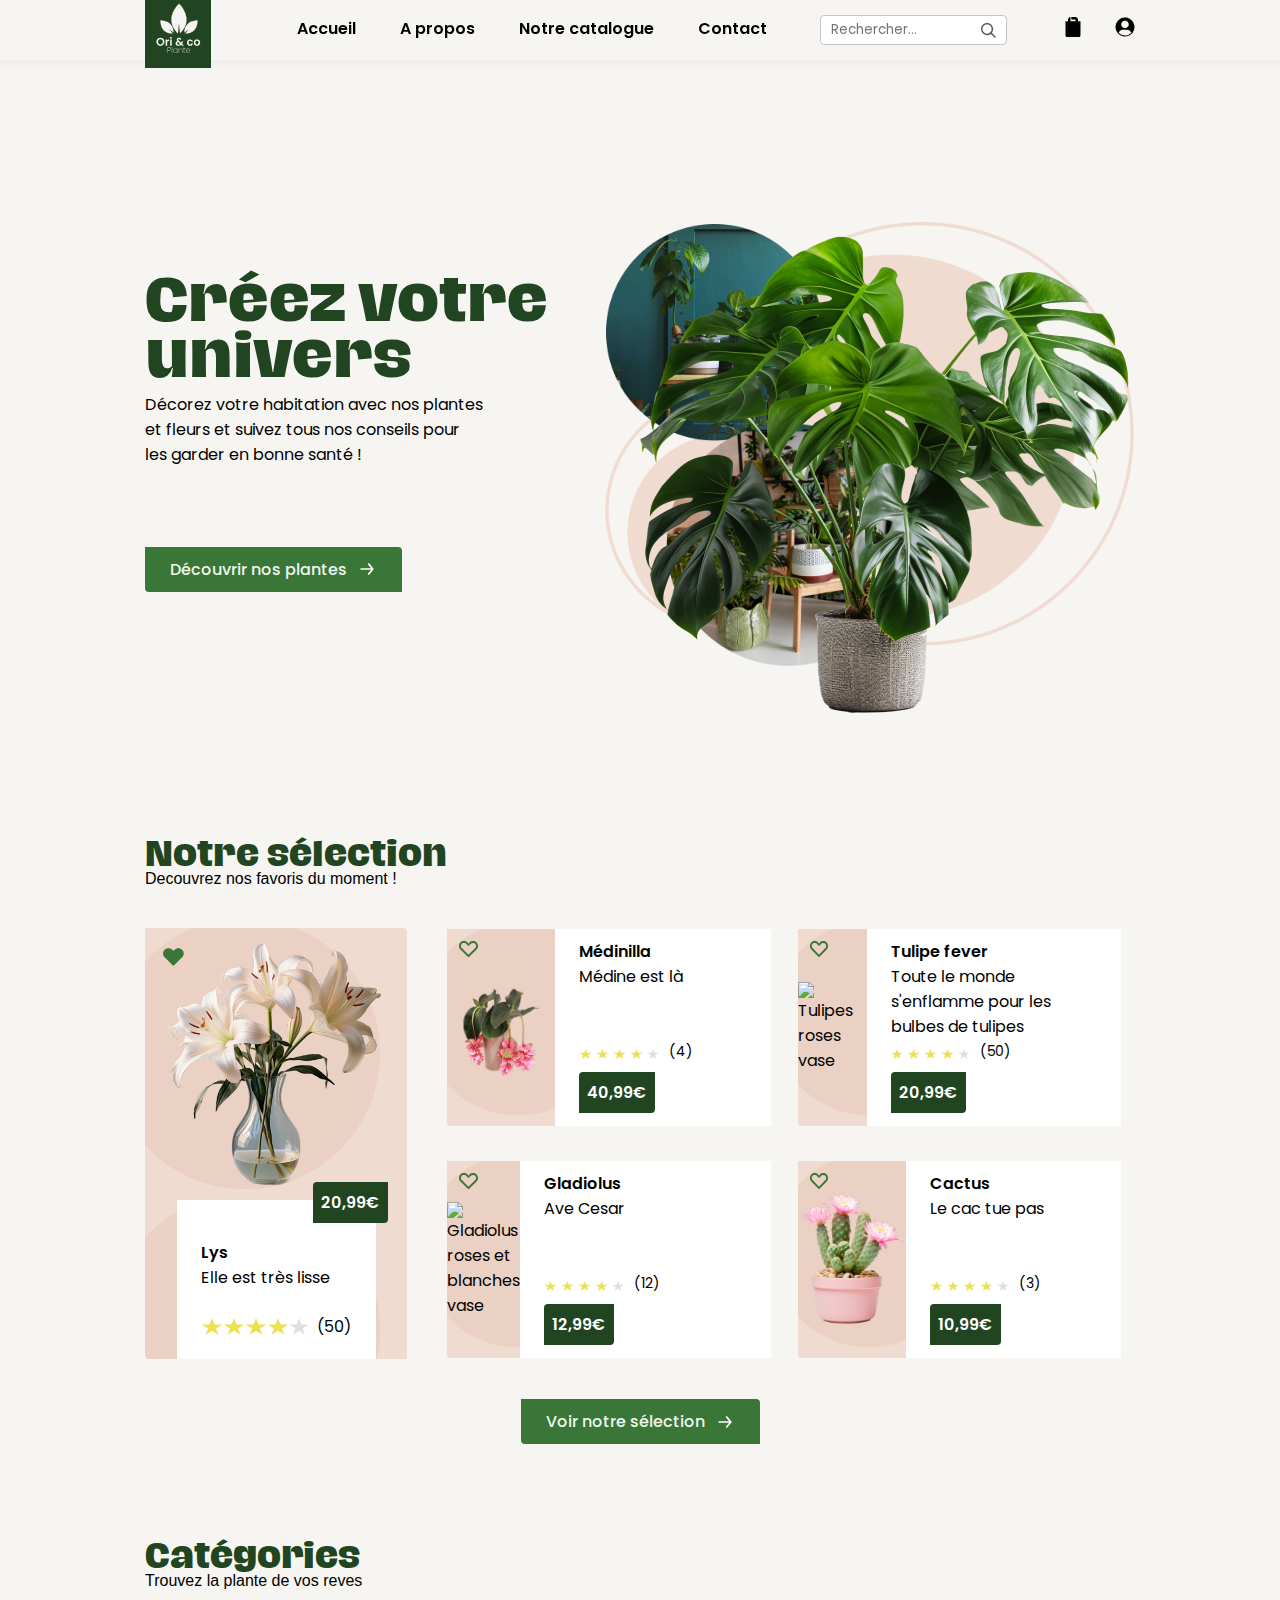
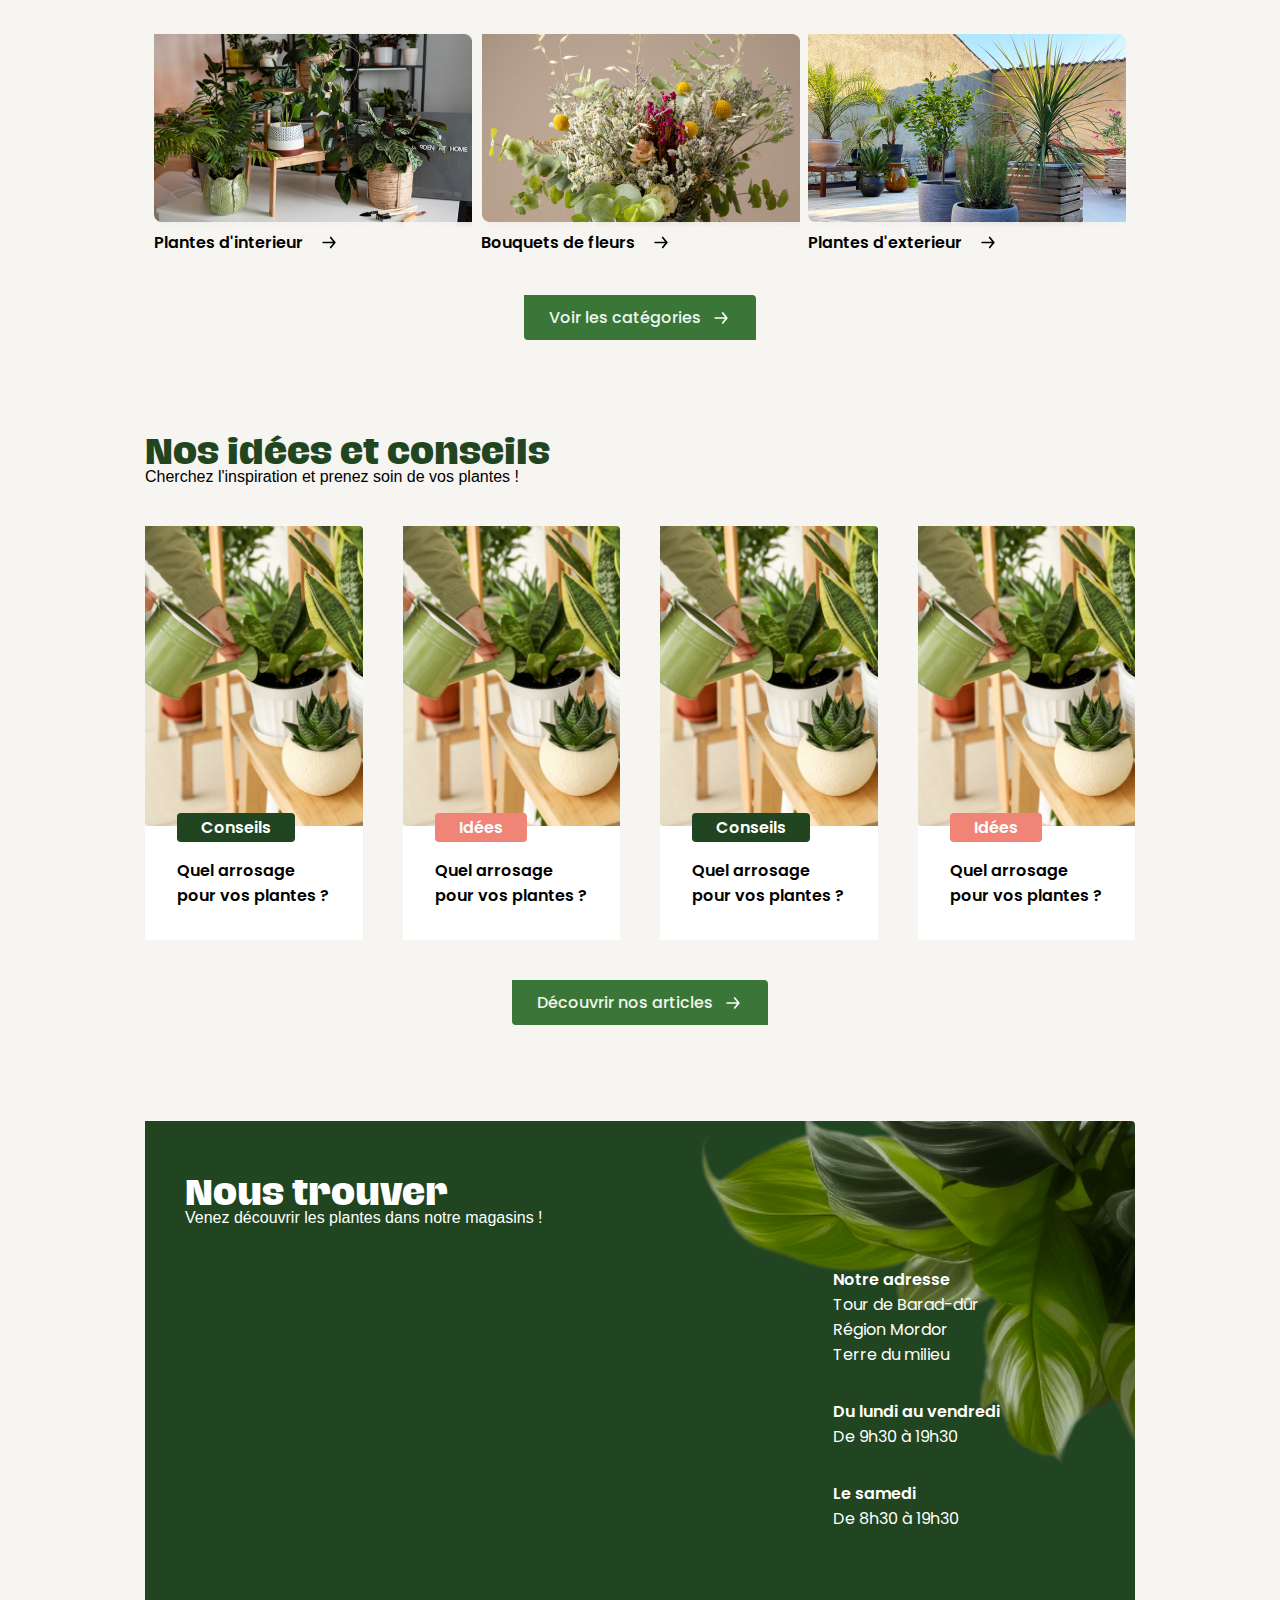
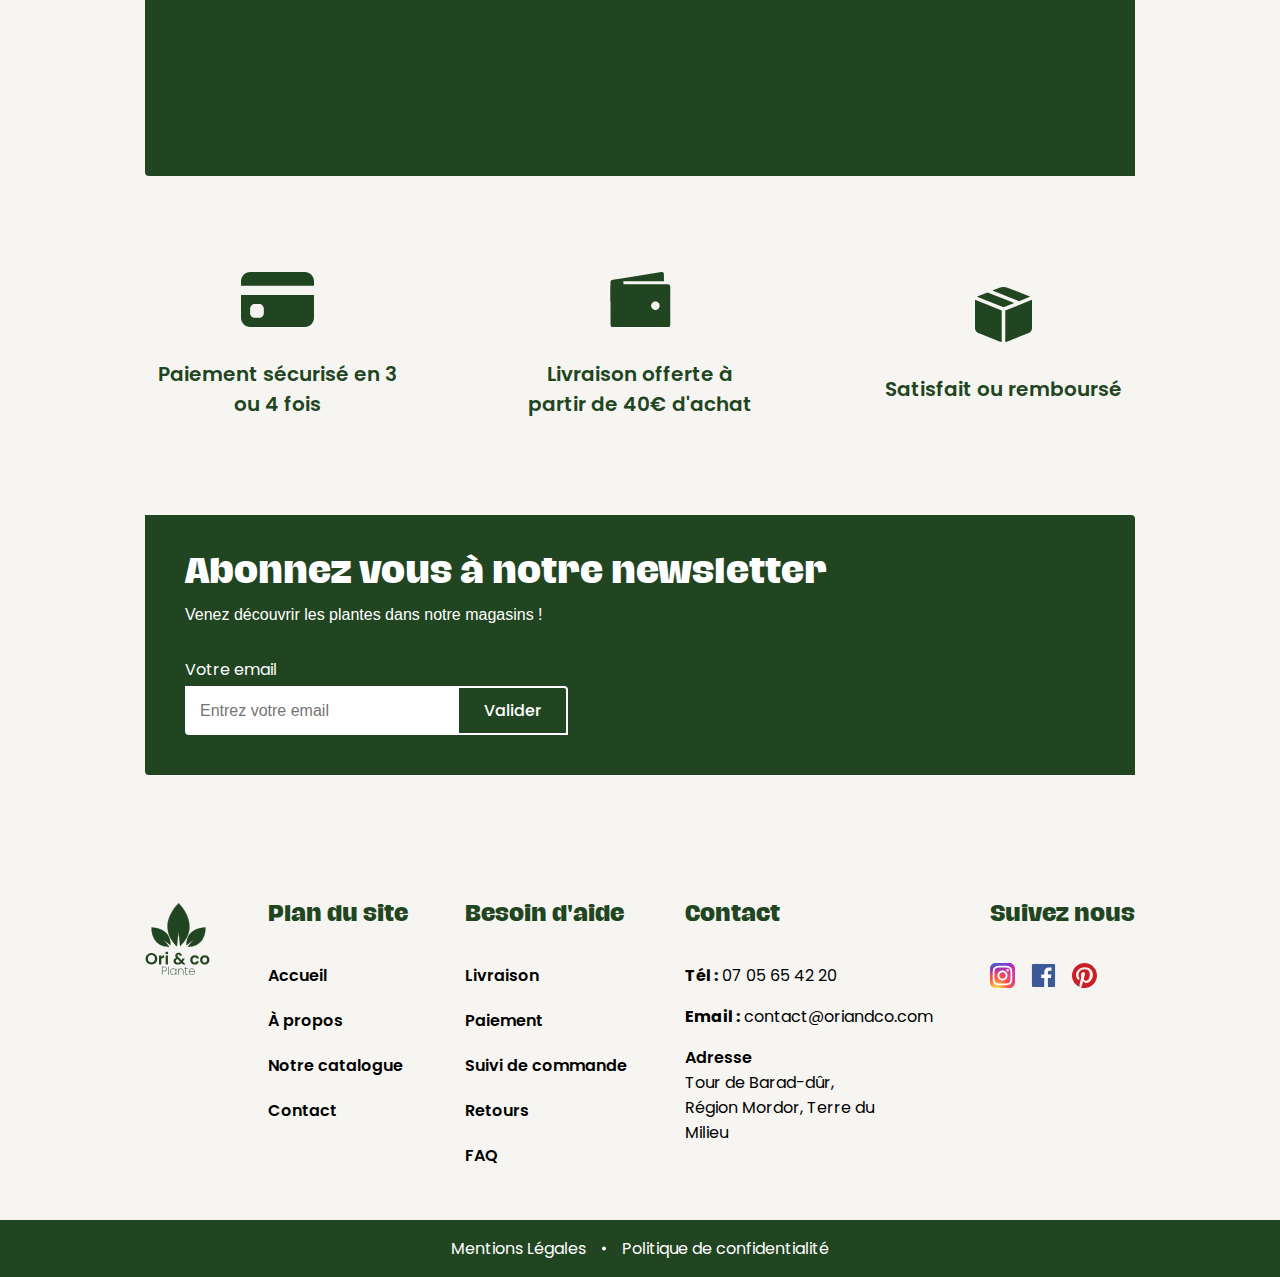
==== index.html @ e8cf4533 "Add files via upload" ====
<!DOCTYPE html>
<html lang="en">
  <head>
    <meta charset="UTF-8" />
    <meta name="viewport" content="width=device-width, initial-scale=1.0" />
    <link rel="stylesheet" href="./theme/style.css" />
    <link rel="icon" href="img/logo/ori-and-co-logo-white.svg" />
    <title>Ori anc co</title>
  </head>
  <body>
    <!---------------------- NAVBAR ---------------------->
    <nav class="header">
      <div class="header-content">
        <div class="header-left">
          <a href="#"
            ><img class="header-logo" src="img/logo/ori-and-co-logo-white.svg" alt=""
          /></a>
          <div class="header-links">
            <a href="index.html" class="header-link">Accueil</a>
            <a href="#" class="header-link">A propos</a>
            <a href="search.html" class="header-link">Notre catalogue</a>
            <a href="#" class="header-link">Contact</a>
          </div>
        </div>

        <div class="header-right">
          <div class="header-searchbar">
            <input type="text" id="searchbar" placeholder="Rechercher..." />
            <img class="searchbar-icon" src="img/icons/icon-search.svg" />
          </div>
          <div class="header-icon">
            <a href="cart.html"><img class="bag" src="img/icons/icon-bag-2.svg" alt="" /></a>
            <a href="#" class="user-link"
              ><img class="user" src="img/icons/icon-user.svg" alt=""
            /></a>

            <div class="hamburger-menu">
              <input id="menu_toggle" type="checkbox" />
              <label class="menu_btn" for="menu_toggle">
                <span></span>
              </label>

              <ul class="menu_box">
                <li><a class="menu_item" href="index.html">Accueil</a></li>
                <li><a class="menu_item" href="#">À propos</a></li>
                <li><a class="menu_item" href="#">Notre catalogue</a></li>
                <li><a class="menu_item" href="#">Contact</a></li>
              </ul>
            </div>
          </div>
        </div>
      </div>
    </nav>

    <!---------------------- HERO ---------------------->
    <section id="hero">
      <div class="hero-content">
        <h1 class="hero-content_title">Créez votre univers</h1>
        <p class="hero-content_text">
          Décorez votre habitation avec nos plantes et fleurs et suivez tous nos conseils pour les
          garder en bonne santé !
        </p>
        <a href="search.html" class="hero-content_button btn">
          Découvrir nos plantes<img
            src="img/icons/icon-arrow-right.svg"
            alt="icone flèche vers la droite"
        /></a>
      </div>
      <div class="hero-image">
        <img src="img/plants/monstera.png" alt="monstera en pot" class="hero-image_principal" />
        <img src="img/hero-image-2.png" alt="intérieur rempli de plantes" class="hero-image_top" />
        <img
          src="img/hero-image-3.png"
          alt="intérieur rempli de plantes"
          class="hero-image_bottom"
        />
        <img
          src="img/graphics/hero-ellipse.png"
          alt="cercles roses pâles"
          class="hero-image_background"
        />
      </div>
    </section>

    <!---------------------- SELECTION ---------------------->
    <section class="selection">
      <h2 class="selection_title">Notre sélection</h2>
      <p class="selection_subtitle subtitle">Decouvrez nos favoris du moment !</p>

      <div class="selection-container">
        <div class="selection-content">
          <div class="selection-bigcard">
            <img
              src="img/icons/icon-heart.svg"
              alt="icone coeur plein"
              class="selection-bigcard_icon"
            />
            <img src="img/plants/lys.png" alt="lys blanches vase" class="selection-bigcard_img" />
            <div class="selection-infos">
              <p class="selection-infos_title">Lys</p>
              <p class="selection-infos_text">Elle est très lisse</p>
              <div class="selection-infos_note">
                <div class="note-icon">
                  <img src="img/icons/icon-star-fill.svg" alt="étoile jaune" class="star" />
                  <img src="img/icons/icon-star-fill.svg" alt="étoile jaune" class="star" />
                  <img src="img/icons/icon-star-fill.svg" alt="étoile jaune" class="star" />
                  <img src="img/icons/icon-star-fill.svg" alt="étoile jaune" class="star" />
                  <img src="img/icons/icon-star-empty.svg" alt="étoile grise" class="star" />
                </div>
                <p class="note-text">(50)</p>
              </div>
              <p class="selection-infos_price">20,99€</p>
            </div>
          </div>

          <div id="selection-right"></div>
        </div>
      </div>
      <a href="search.html" class="selection_button btn primary">
        Voir notre sélection<img
          src="img/icons/icon-arrow-right.svg"
          alt="icone flèche vers la droite"
      /></a>
    </section>

    <!---------------------- CATEGORY ---------------------->
    <section id="category">
      <h2 class="category-title">Catégories</h2>
      <p class="category-subtitle subtitle">Trouvez la plante de vos reves</p>

      <div class="category-content">
        <div class="category-content_plant">
          <a href="#">
            <img class="plant-photo" src="img/category-1.png" alt="intérieur rempli de plantes" />
            <div class="plant-text">
              <p class="cat-text">Plantes d'interieur</p>
              <img
                class="arrow-icon"
                src="img/icons/icon-arrow-right-black.svg"
                alt="icone flèche vers la droite"
              />
            </div>
          </a>
        </div>
        <div class="category-content_plant">
          <a href="#">
            <img class="plant-photo" src="img/category-2.png" alt="bouquet de fleurs" />
            <div class="plant-text">
              <p class="cat-text">Bouquets de fleurs</p>
              <img
                class="arrow-icon"
                src="img/icons/icon-arrow-right-black.svg"
                alt="icone flèche vers la droite"
              />
            </div>
          </a>
        </div>

        <div class="category-content_plant">
          <a href="#">
            <img class="plant-photo" src="img/category-3.png" alt="extérieur rempli de plantes" />
            <div class="plant-text">
              <p class="cat-text">Plantes d'exterieur</p>
              <img
                class="arrow-icon"
                src="img/icons/icon-arrow-right-black.svg"
                alt="icone flèche vers la droite"
              />
            </div>
          </a>
        </div>
      </div>

      <a href="search.html" class="category_button btn primary">
        Voir les catégories<img
          src="img/icons/icon-arrow-right.svg"
          alt="icone flèche vers la droite"
      /></a>
    </section>

    <!---------------------- ADVICES ---------------------->

    <div class="advices">
      <h2 class="advices_title">Nos idées et conseils</h2>
      <p class="advices_subtitle subtitle">
        Cherchez l'inspiration et prenez soin de vos plantes !
      </p>
      <div class="advices-cards">
        <div class="advices-cards_content">
          <img class="content-photo" src="img/advices-photo.png" alt="" />
          <p class="content-text">Quel arrosage pour vos plantes ?</p>
          <p class="content-category advices-tag">Conseils</p>
        </div>
        <div class="advices-cards_content">
          <img class="content-photo" src="img/advices-photo.png" alt="" />
          <p class="content-text">Quel arrosage pour vos plantes ?</p>
          <p class="content-category ideas-tag">Idées</p>
        </div>
        <div class="advices-cards_content">
          <img class="content-photo" src="img/advices-photo.png" alt="" />
          <p class="content-text">Quel arrosage pour vos plantes ?</p>
          <p class="content-category advices-tag">Conseils</p>
        </div>
        <div class="advices-cards_content">
          <img class="content-photo" src="img/advices-photo.png" alt="" />
          <p class="content-text">Quel arrosage pour vos plantes ?</p>
          <p class="content-category ideas-tag">Idées</p>
        </div>
      </div>
      <a href="search.html" class="advices_button btn primary">
        Découvrir nos articles<img
          src="img/icons/icon-arrow-right.svg"
          alt="icone flèche vers la droite"
      /></a>
    </div>

    <!---------------------- CONTACT ---------------------->
    <section id="contact">
      <h2 class="contact-title">Nous trouver</h2>
      <p class="contact-subtitle subtitle">Venez découvrir les plantes dans notre magasins !</p>
      <div class="contact-content">
        <iframe
          src="https://www.google.com/maps/embed?pb=!1m18!1m12!1m3!1d3639.7820323425444!2d58.437025076573974!3d40.25249997146648!2m3!1f0!2f0!3f0!3m2!1i1024!2i768!4f13.1!3m3!1m2!1s0x3f62b30826f44305%3A0x80995b5be672393f!2sDarvaza%20Gas%20Crater%20-%20%22Door%20to%20Hell%22!5e1!3m2!1sfr!2sfr!4v1701016843325!5m2!1sfr!2sfr"
          width="600"
          height="400"
          style="border: 0"
          allowfullscreen=""
          loading="lazy"
          referrerpolicy="no-referrer-when-downgrade"
        ></iframe>
        <div class="contact-content_informations">
          <div class="informations-group">
            <p class="informations-group_title">Notre adresse</p>
            <p class="informations-group_text">Tour de Barad-dûr</p>
            <p class="informations-group_text">Région Mordor</p>
            <p class="informations-group_text">Terre du milieu</p>
          </div>
          <div class="informations-group">
            <p class="informations-group_title">Du lundi au vendredi</p>
            <p class="informations-group_text">De 9h30 à 19h30</p>
          </div>
          <div class="informations-group">
            <p class="informations-group_title">Le samedi</p>
            <p class="informations-group_text">De 8h30 à 19h30</p>
          </div>
        </div>
      </div>
    </section>
    <!---------------------- INFORMATIONS ---------------------->
    <section class="informations">
      <div class="informations-content">
        <div class="informations-content_group">
          <img
            class="group-icon"
            src="img/icons/icon-credit-card.svg"
            alt="icone carte de crédit"
          />
          <p class="group-text">Paiement sécurisé en 3 ou 4 fois</p>
        </div>
        <div class="informations-content_group">
          <img class="group-icon" src="img/icons/icon-wallet.svg" alt="icon porte feuille" />
          <p class="group-text">Livraison offerte à partir de 40€ d'achat</p>
        </div>
        <div class="informations-content_group">
          <img class="group-icon" src="img/icons/icon-box.svg" alt="icone carton" />
          <p class="group-text">Satisfait ou remboursé</p>
        </div>
      </div>
    </section>

    <!---------------------- NEWSLETTER ---------------------->
    <section class="newsletter">
      <div class="newsletter-container">
        <h2 class="newsletter-container_title white">Abonnez vous à notre newsletter</h2>
        <p class="newsletter-container_subtitle">
          Venez découvrir les plantes dans notre magasins !
        </p>
        <div class="newsletter-container_mail">
          <label>Votre email</label>
          <div class="input_group">
            <input type="email" placeholder="Entrez votre email" class="input" />
            <button class="newsletter-btn btn">Valider</button>
          </div>
        </div>
      </div>
    </section>

    <!---------------------- FOOTER ---------------------->

    <footer class="footer">
      <div class="footer-content">
        <img src="img/logo/ori-and-co-logo.svg" alt="Logo Ori and co" />
        <div class="footer-content_sitemap">
          <h3 class="sitemap-title">Plan du site</h3>
          <a href="#" class="sitemap-link">Accueil</a>
          <a href="#" class="sitemap-link">À propos</a>
          <a href="search.html" class="sitemap-link">Notre catalogue</a>
          <a href="#" class="sitemap-link">Contact</a>
        </div>
        <div class="footer-content_sitemap">
          <h3 class="sitemap-title">Besoin d'aide</h3>
          <a href="#" class="sitemap-link">Livraison</a>
          <a href="#" class="sitemap-link">Paiement</a>
          <a href="#" class="sitemap-link">Suivi de commande</a>
          <a href="#" class="sitemap-link">Retours</a>
          <a href="#" class="sitemap-link">FAQ</a>
        </div>
        <div class="footer-content_contact">
          <h3 class="contact-title">Contact</h3>
          <p class="contact-space"><b>Tél :</b> 07 05 65 42 20</p>
          <p class="contact-space"><b>Email :</b> contact@oriandco.com</p>
          <p class="contact-bold">Adresse</p>
          <p class="contact-address contact-space">
            Tour de Barad-dûr, Région Mordor, Terre du Milieu
          </p>
        </div>
        <div class="footer-content_socials">
          <h3 class="socials-title">Suivez nous</h3>
          <div class="socials-content">
            <a
              ><img
                src="img/icons/icon-instagram.svg"
                alt="Icone Instagram"
                class="socials-content_link"
            /></a>
            <a
              ><img
                src="img/icons/icon-facebook..svg"
                alt="Icone Facebook"
                class="socials-content_link"
            /></a>
            <a
              ><img
                src="img/icons/icon-pinterest.svg"
                alt="Icone Pinterest"
                class="socials-content_link"
            /></a>
          </div>
        </div>
      </div>
      <div class="footer-legals">
        <a href="#" class="footer-legals_link">Mentions Légales</a>
        <img src="img/icons/icon-dot.svg" class="footer-legals_dot" />
        <a href="#" class="footer-legals_link">Politique de confidentialité</a>
      </div>
    </footer>

    <script src="./js/home.js" type="text/javascript"></script>
  </body>
</html>
---- theme/style.css ----
@import url("https://fonts.googleapis.com/css2?family=Poppins:ital,wght@0,100;0,200;0,300;0,400;0,500;0,600;0,700;0,800;0,900;1,100;1,200;1,300;1,400;1,500;1,600;1,700;1,800;1,900&display=swap");
@import url("https://fonts.googleapis.com/css2?family=Homemade+Apple&family=Poppins:ital,wght@0,100;0,200;0,300;0,400;0,500;0,600;0,700;0,800;0,900;1,100;1,200;1,300;1,400;1,500;1,600;1,700;1,800;1,900&display=swap");
@font-face {
  font-family: Hagrid;
  src: url("../fonts/Hagrid-Text-Extrabold-trial.ttf") format("truetype");
}
.white {
  color: #fff;
}

body {
  background-color: hsl(36, 24%, 96%);
  width: 100%;
  height: 100%;
  padding: 0;
  margin: 0;
  font-size: 16px;
  font-family: "Poppins", sans-serif;
}

p,
ul,
li {
  margin: 0;
}

a {
  text-decoration: none;
  color: #000;
}

.image-top {
  display: flex;
  flex-direction: column;
}
.image-top img {
  width: 200px;
}

h1 {
  color: hsl(120, 35%, 20%);
  font-family: "Hagrid";
  margin: 0;
}
@media only screen and (max-width: 980px) {
  h1 {
    font-size: 32px;
  }
}

.h1-title {
  text-align: center;
  margin: 48px auto;
}

h2 {
  font-family: "Hagrid";
  font-size: 32px;
  color: hsl(120, 35%, 20%);
  margin: 0;
}
@media only screen and (max-width: 980px) {
  h2 {
    font-size: 20px;
  }
}

h3 {
  font-family: "Hagrid";
  font-size: 20px;
  color: hsl(120, 35%, 20%);
  margin: 0;
}
@media only screen and (max-width: 980px) {
  h3 {
    font-size: 16px;
  }
}

h4 {
  font-family: "Poppins", sans-serif;
  font-size: 18px;
  font-weight: 600;
  margin: 0;
}

.subtitle {
  font-family: "Homemade Apple", sans-serif;
  margin-bottom: 40px;
}

.btn {
  display: flex;
  justify-content: center;
  align-items: center;
  padding: 10px 25px;
  gap: 10px;
  border-radius: 0px 4px;
  border: none;
  font-family: "Poppins", sans-serif;
  font-size: 16px;
  font-weight: 500;
  cursor: pointer;
  transition: transform 1s;
}
.btn:hover {
  transform: scale(1.06);
}

.primary {
  color: hsl(120, 36%, 95%);
  background-color: hsl(119, 36%, 34%);
}
.primary:hover {
  color: hsl(120, 36%, 95%);
  background-color: hsl(119, 36%, 20%);
}

.secondary {
  color: hsl(119, 36%, 30%);
  background-color: hsl(117, 37%, 90%);
}
.secondary:hover {
  color: hsl(119, 36%, 95%);
  background-color: hsl(119, 36%, 34%);
}

.ghost {
  color: hsl(119, 35%, 40%);
  background-color: hsl(117, 37%, 90%);
}
.ghost:hover {
  color: hsl(119, 36%, 30%);
  background-color: hsl(117, 37%, 90%);
}

.breadcrumb {
  max-width: 1280px;
  display: block;
  margin-left: auto;
  margin-right: auto;
  display: flex;
  gap: 10px;
  margin-top: 40px;
}
@media only screen and (max-width: 760px) {
  .breadcrumb {
    max-width: 300px;
  }
}
@media only screen and (min-width: 760px) and (max-width: 980px) {
  .breadcrumb {
    max-width: 660px;
  }
}
@media only screen and (min-width: 980px) and (max-width: 1440px) {
  .breadcrumb {
    max-width: 990px;
  }
}
.breadcrumb_current {
  font-weight: 600;
}
.breadcrumb_previous:after {
  display: block;
  content: "";
  border-bottom: solid 4px hsl(119, 36%, 34%);
  transform: scaleX(0);
  transition: transform 250ms ease-in-out;
  border-radius: 5rem;
}
.breadcrumb_previous:hover:after {
  transform: scaleX(1);
}
.breadcrumb_previous:hover {
  color: hsl(119, 36%, 34%);
}

.header {
  height: 60px;
  background-color: hsl(36, 24%, 96%);
  box-shadow: 0px 4px 6px 0px rgba(0, 0, 0, 0.04);
  position: sticky;
  top: 0;
  z-index: 5;
}
.header .header-content {
  max-width: 1280px;
  display: block;
  margin-left: auto;
  margin-right: auto;
  display: flex;
  justify-content: space-between;
  height: inherit;
}
@media only screen and (max-width: 760px) {
  .header .header-content {
    max-width: 300px;
  }
}
@media only screen and (min-width: 760px) and (max-width: 980px) {
  .header .header-content {
    max-width: 660px;
  }
}
@media only screen and (min-width: 980px) and (max-width: 1440px) {
  .header .header-content {
    max-width: 990px;
  }
}
.header .header-content .header-left {
  gap: 80px;
  display: flex;
  justify-content: center;
  align-items: center;
}
.header .header-content .header-left .header-logo {
  cursor: pointer;
  background-color: hsl(120, 35%, 20%);
  padding: 10px;
  display: flex;
  justify-content: center;
  align-items: center;
  z-index: 1;
  position: relative;
}
.header .header-content .header-left .header-links {
  display: flex;
  gap: 32px;
}
@media only screen and (max-width: 980px) {
  .header .header-content .header-left .header-links {
    display: none;
  }
}
.header .header-content .header-left .header-links .header-link {
  text-decoration: none;
  color: black;
  font-weight: 600;
  width: -moz-max-content;
  width: max-content;
  transition: transform 1.4s;
  padding: 6px;
}
.header .header-content .header-left .header-links .header-link:after {
  display: block;
  content: "";
  border-bottom: solid 4px hsl(119, 36%, 34%);
  transform: scaleX(0);
  transition: transform 250ms ease-in-out;
  border-radius: 5rem;
}
.header .header-content .header-left .header-links .header-link:hover:after {
  transform: scaleX(1);
}
.header .header-content .header-left .header-links .header-link:hover {
  color: hsl(119, 36%, 34%);
}
.header .header-content .header-right {
  gap: 56px;
  display: flex;
  justify-content: center;
  align-items: center;
}
.header .header-content .header-right .header-searchbar {
  position: relative;
}
.header .header-content .header-right .header-searchbar #searchbar {
  display: flex;
  align-items: center;
  width: 160px;
  padding: 4px 15px 4px 10px;
  border-radius: 4px;
  border: 1px solid rgb(197, 197, 197);
  position: relative;
  font-family: "Poppins", sans-serif;
}
.header .header-content .header-right .header-searchbar .searchbar-icon {
  position: absolute;
  top: 8px;
  right: 11px;
  height: 15px;
}
@media only screen and (max-width: 980px) {
  .header .header-content .header-right .header-searchbar {
    display: none;
  }
}
.header .header-content .header-right .header-icon {
  display: flex;
  justify-content: center;
  align-items: center;
  gap: 32px;
}
.header .header-content .header-right .header-icon .bag,
.header .header-content .header-right .header-icon .user {
  text-decoration: none;
  color: black;
  font-weight: 600;
  transition: transform 1.4s;
  height: 20px;
  cursor: pointer;
}
.header .header-content .header-right .header-icon .bag:hover,
.header .header-content .header-right .header-icon .user:hover {
  transform: scale(1.2);
}
@media only screen and (max-width: 980px) {
  .header .header-content .header-right .header-icon .user {
    display: none;
  }
}
.header .header-content .header-right .header-icon .hamburger-menu {
  position: relative;
  display: none;
}
@media only screen and (max-width: 980px) {
  .header .header-content .header-right .header-icon .hamburger-menu {
    display: block;
  }
}

/* Burger */
.menu_box {
  display: block;
  position: fixed;
  visibility: hidden;
  top: 60px;
  right: 31px;
  list-style: none;
  width: 100%;
  background-color: hsl(36, 24%, 96%);
  padding-top: 46px;
  padding-bottom: 100px;
}

.menu_item {
  display: block;
  padding: 12px 24px;
  font-weight: 600px;
  color: #000;
  text-decoration: none;
}

.menu_item:hover {
  background-color: #000;
}

#menu_toggle:checked ~ .menu_box {
  visibility: visible;
}

.menu_btn {
  display: flex;
  align-items: center;
  position: fixed;
  top: 17px;
  right: 116px;
  width: 26px;
  height: 26px;
  cursor: pointer;
  z-index: 1;
  transition: transform(1.4s);
}
.menu_btn > span, .menu_btn > span::before, .menu_btn > span::after {
  display: block;
  position: absolute;
  width: 100%;
  height: 2px;
  background-color: #000;
  transition-duration: 1.4s;
}
.menu_btn > span::before {
  content: "";
  top: -8px;
}
.menu_btn > span::after {
  content: "";
  top: 8px;
}

#menu_toggle {
  opacity: 0;
  height: 20px;
  width: 28px;
}

.footer {
  height: 340px;
  width: 100%;
}
.footer .footer-content {
  max-width: 1280px;
  display: block;
  margin-left: auto;
  margin-right: auto;
  display: flex;
  align-items: flex-start;
  justify-content: space-between;
  padding: 32px 0;
}
@media only screen and (max-width: 760px) {
  .footer .footer-content {
    max-width: 300px;
  }
}
@media only screen and (min-width: 760px) and (max-width: 980px) {
  .footer .footer-content {
    max-width: 660px;
  }
}
@media only screen and (min-width: 980px) and (max-width: 1440px) {
  .footer .footer-content {
    max-width: 990px;
  }
}
@media only screen and (max-width: 980px) {
  .footer .footer-content {
    flex-wrap: wrap;
    gap: 60px;
    justify-content: flex-start;
  }
}
@media only screen and (max-width: 760px) {
  .footer .footer-content {
    flex-direction: column;
    gap: 48px;
    justify-content: flex-start;
  }
}
.footer .footer-content_sitemap {
  display: flex;
  flex-direction: column;
}
.footer .footer-content_sitemap .sitemap-title {
  margin-bottom: 40px;
}
.footer .footer-content_sitemap .sitemap-link {
  text-decoration: none;
  color: #000;
  font-weight: 600;
  margin-bottom: 16px;
  width: -moz-fit-content;
  width: fit-content;
}
.footer .footer-content_sitemap .sitemap-link:after {
  display: block;
  content: "";
  border-bottom: solid 4px hsl(119, 36%, 34%);
  transform: scaleX(0);
  transition: transform 250ms ease-in-out;
  border-radius: 5rem;
}
.footer .footer-content_sitemap .sitemap-link:hover:after {
  transform: scaleX(1);
}
.footer .footer-content_sitemap .sitemap-link:hover {
  color: hsl(119, 36%, 34%);
}
.footer .footer-content_contact .contact-space {
  margin-bottom: 16px;
}
.footer .footer-content_contact .contact-title {
  margin-bottom: 40px;
}
.footer .footer-content_contact .contact-address {
  max-width: 200px;
}
.footer .footer-content_contact .contact-bold {
  font-weight: 600;
}
.footer .footer-content_socials .socials-title {
  margin-bottom: 40px;
}
.footer .footer-content_socials .socials-content {
  display: flex;
  gap: 16px;
}
.footer .footer-legals {
  display: flex;
  justify-content: center;
  gap: 16px;
  padding: 16px 0;
  background-color: hsl(120, 35%, 20%);
}
@media only screen and (max-width: 980px) {
  .footer .footer-legals {
    align-items: flex-start;
    gap: 12px;
    padding: 8px 16px;
    background-color: hsl(120, 35%, 20%);
    display: flex;
    flex-direction: column;
  }
}
.footer .footer-legals_link {
  text-decoration: none;
  color: hsl(0, 0%, 100%);
}
@media only screen and (max-width: 980px) {
  .footer .footer-legals_dot {
    display: none;
  }
}

#hero {
  height: 622px;
  position: relative;
  margin-bottom: 96px;
  max-width: 1280px;
  display: block;
  margin-left: auto;
  margin-right: auto;
}
@media only screen and (max-width: 760px) {
  #hero {
    max-width: 300px;
  }
}
@media only screen and (min-width: 760px) and (max-width: 980px) {
  #hero {
    max-width: 660px;
  }
}
@media only screen and (min-width: 980px) and (max-width: 1440px) {
  #hero {
    max-width: 990px;
  }
}
@media only screen and (max-width: 760px) {
  #hero {
    display: flex;
    flex-direction: column;
    height: 726px;
  }
}
@media only screen and (min-width: 760px) and (max-width: 980px) {
  #hero {
    display: flex;
    height: 500px;
  }
}
@media only screen and (min-width: 1200px) {
  #hero {
    margin-top: 56px;
    margin-bottom: 100px;
  }
}
#hero .hero-content {
  width: -moz-max-content;
  width: max-content;
  height: 631px;
  justify-content: center;
  align-items: flex-start;
  margin: 0;
  display: flex;
  flex-direction: column;
}
@media only screen and (max-width: 980px) {
  #hero .hero-content {
    height: auto;
    max-width: 300px;
  }
}
@media only screen and (max-width: 760px) {
  #hero .hero-content {
    margin-top: 332px;
  }
}
#hero .hero-content_title {
  font-size: 56px;
  font-family: "Hagrid";
  max-width: 480px;
  color: hsl(120, 35%, 20%);
}
@media only screen and (max-width: 980px) {
  #hero .hero-content_title {
    font-size: 40px;
  }
}
#hero .hero-content_text {
  max-width: 340px;
  margin-top: 8px;
}
#hero .hero-content_button {
  background-color: hsl(119, 36%, 34%);
  color: hsl(120, 36%, 95%);
  display: flex;
  margin-top: 80px;
}
#hero .hero-content_button:hover {
  background-color: hsl(119, 36%, 20%);
  color: hsl(120, 36%, 95%);
}
@media only screen and (max-width: 760px) {
  #hero .hero-content_button {
    margin-top: 32px;
  }
}
#hero .hero-image {
  height: 450px;
  position: absolute;
  top: -100px;
  right: -106px;
  transition: transform 1s;
}
@media only screen and (max-width: 980px) {
  #hero .hero-image {
    top: -48px;
    right: -111px;
  }
}
@media only screen and (max-width: 760px) {
  #hero .hero-image {
    top: -127px;
    right: -112px;
  }
}
@media only screen and (min-width: 980px) and (max-width: 1440px) {
  #hero .hero-image {
    top: -52px;
    right: -114px;
  }
}
#hero .hero-image:hover {
  transform: scale(1.02);
}
#hero .hero-image_principal {
  position: absolute;
  top: 169px;
  right: 115px;
  z-index: 4;
}
@media only screen and (max-width: 980px) {
  #hero .hero-image_principal {
    width: 274px;
  }
}
@media only screen and (max-width: 760px) {
  #hero .hero-image_principal {
    width: 251px;
  }
}
#hero .hero-image_top {
  position: absolute;
  top: 149px;
  right: 456px;
  z-index: 2;
  width: 280px;
}
@media only screen and (max-width: 980px) {
  #hero .hero-image_top {
    width: 154px;
    top: 148px;
    right: 297px;
  }
}
@media only screen and (max-width: 760px) {
  #hero .hero-image_top {
    width: 131px;
    top: 180px;
    right: 280px;
  }
}
@media only screen and (min-width: 980px) and (max-width: 1440px) {
  #hero .hero-image_top {
    top: 160px;
    right: 425px;
    width: 218px;
  }
}
#hero .hero-image_bottom {
  position: absolute;
  right: 389px;
  top: 427px;
  z-index: 3;
}
@media only screen and (max-width: 980px) {
  #hero .hero-image_bottom {
    width: 161px;
    right: 256px;
    top: 306px;
  }
}
@media only screen and (max-width: 760px) {
  #hero .hero-image_bottom {
    width: 132px;
    right: 256px;
    top: 306px;
  }
}
@media only screen and (min-width: 980px) and (max-width: 1440px) {
  #hero .hero-image_bottom {
    right: 339px;
    top: 359px;
    width: 244px;
  }
}
#hero .hero-image_background {
  position: absolute;
  z-index: 1;
  top: 158px;
  right: 115px;
}
@media only screen and (max-width: 980px) {
  #hero .hero-image_background {
    top: 164px;
    width: 332px;
  }
}
@media only screen and (max-width: 760px) {
  #hero .hero-image_background {
    top: 164px;
    width: 284px;
  }
}
@media only screen and (min-width: 980px) and (max-width: 1440px) {
  #hero .hero-image_background {
    width: 529px;
  }
}

.selection {
  display: block;
  margin-left: auto;
  margin-right: auto;
  margin-bottom: 96px;
  max-width: 1280px;
  display: block;
  margin-left: auto;
  margin-right: auto;
}
@media only screen and (max-width: 760px) {
  .selection {
    max-width: 300px;
  }
}
@media only screen and (min-width: 760px) and (max-width: 980px) {
  .selection {
    max-width: 660px;
  }
}
@media only screen and (min-width: 980px) and (max-width: 1440px) {
  .selection {
    max-width: 990px;
  }
}
.selection_button {
  background-color: hsl(119, 36%, 34%);
  color: hsl(120, 36%, 95%);
  display: flex;
  align-items: center;
  margin: 40px auto;
  width: -moz-max-content;
  width: max-content;
}
.selection_button:hover {
  background-color: hsl(119, 36%, 20%);
  color: hsl(120, 36%, 95%);
}
@media only screen and (min-width: 760px) and (max-width: 980px) {
  .selection_button {
    margin: 40px auto;
  }
}
.selection .selection-container {
  flex-wrap: wrap;
  display: flex;
  justify-content: center;
  align-items: center;
}
.selection .selection-container .selection-content {
  gap: 40px;
  display: flex;
  justify-content: center;
  align-items: center;
}
.selection .selection-container .selection-content .selection-bigcard {
  background-color: hsl(21, 49%, 88%);
  background-image: url(../img/graphics/mask-product.png);
  background-size: auto;
  position: relative;
  width: 286px;
  flex-direction: column;
  border-radius: 0 4px 0 4px;
  transition: transform 1s;
  cursor: pointer;
  display: flex;
  justify-content: center;
  align-items: center;
}
@media only screen and (max-width: 980px) {
  .selection .selection-container .selection-content .selection-bigcard {
    display: none;
  }
}
.selection .selection-container .selection-content .selection-bigcard:hover {
  transform: scale(1.06);
}
.selection .selection-container .selection-content .selection-bigcard_icon {
  position: absolute;
  top: 16px;
  z-index: 3;
  left: 16px;
}
.selection .selection-container .selection-content .selection-bigcard_img {
  height: 244px;
  position: relative;
  z-index: 1;
  display: flex;
  justify-content: center;
}
@media only screen and (min-width: 980px) and (max-width: 1440px) {
  .selection .selection-container .selection-content .selection-bigcard_img {
    height: 272px;
  }
}
.selection .selection-container .selection-content .selection-bigcard_bg {
  position: absolute;
  top: -23px;
}
.selection .selection-container .selection-content .selection-bigcard .selection-infos {
  background-color: hsl(0, 0%, 100%);
  padding: 40px 24px 20px 24px;
  width: -moz-available;
}
@media only screen and (min-width: 980px) and (max-width: 1440px) {
  .selection .selection-container .selection-content .selection-bigcard .selection-infos {
    width: -moz-available;
  }
}
.selection .selection-container .selection-content .selection-bigcard .selection-infos_title {
  font-weight: 600;
}
.selection .selection-container .selection-content .selection-bigcard .selection-infos_note {
  display: flex;
  gap: 8px;
  margin-top: 50px;
  align-items: center;
}
@media only screen and (min-width: 980px) and (max-width: 1440px) {
  .selection .selection-container .selection-content .selection-bigcard .selection-infos_note {
    margin-top: 24px;
  }
}
.selection .selection-container .selection-content .selection-bigcard .selection-infos_note .note-icon {
  display: flex;
}
.selection .selection-container .selection-content .selection-bigcard .selection-infos_price {
  font-weight: 600;
  width: -moz-fit-content;
  width: fit-content;
  background-color: hsl(120, 35%, 20%);
  color: white;
  padding: 8px;
  position: absolute;
  top: 226px;
  right: 19px;
  border-radius: 4px 0 4px 0;
  z-index: 1;
}
@media only screen and (min-width: 980px) and (max-width: 1440px) {
  .selection .selection-container .selection-content .selection-bigcard .selection-infos_price {
    top: 254px;
  }
}
.selection .selection-container .selection-content #selection-right {
  display: flex;
  flex-wrap: wrap;
  gap: 35px 27px;
}
@media only screen and (max-width: 980px) {
  .selection .selection-container .selection-content #selection-right {
    gap: 12px;
  }
}
@media only screen and (max-width: 760px) {
  .selection .selection-container .selection-content #selection-right {
    flex-direction: column;
    flex-wrap: nowrap;
  }
}
.selection .selection-container .selection-content #selection-right .selection-shortcard {
  background-color: hsl(21, 49%, 88%);
  background-image: url(../img/graphics/mask-product.png);
  background-size: contain;
  background-position: inherit;
  position: relative;
  height: 100%;
  width: 47%;
  border-radius: 0 4px 0 4px;
  transition: transform 1s;
  cursor: pointer;
  display: flex;
  justify-content: center;
  align-items: center;
}
.selection .selection-container .selection-content #selection-right .selection-shortcard:hover {
  transform: scale(1.06);
}
@media only screen and (min-width: 760px) and (max-width: 980px) {
  .selection .selection-container .selection-content #selection-right .selection-shortcard {
    width: 49%;
  }
}
@media only screen and (max-width: 760px) {
  .selection .selection-container .selection-content #selection-right .selection-shortcard {
    width: 100%;
    background-position: inherit;
  }
}
.selection .selection-container .selection-content #selection-right .selection-shortcard_icon {
  position: absolute;
  top: 12px;
  z-index: 3;
  left: 12px;
  height: 16px;
}
.selection .selection-container .selection-content #selection-right .selection-shortcard_img {
  height: auto;
  width: 141px;
  position: relative;
  z-index: 1;
  display: flex;
  justify-content: center;
}
@media only screen and (min-width: 980px) and (max-width: 1440px) {
  .selection .selection-container .selection-content #selection-right .selection-shortcard_img {
    width: 108px;
  }
}
@media only screen and (min-width: 760px) and (max-width: 980px) {
  .selection .selection-container .selection-content #selection-right .selection-shortcard_img {
    width: 150px;
  }
}
.selection .selection-container .selection-content #selection-right .selection-shortcard_bg {
  position: absolute;
  top: -23px;
}
.selection .selection-container .selection-content #selection-right .selection-shortcard .shortcard-infos {
  background-color: hsl(0, 0%, 100%);
  padding: 10px 24px;
  width: 100%;
  height: 100%;
  position: relative;
}
@media only screen and (max-width: 400px) {
  .selection .selection-container .selection-content #selection-right .selection-shortcard .shortcard-infos {
    padding: 8px 16px;
  }
}
.selection .selection-container .selection-content #selection-right .selection-shortcard .shortcard-infos_title {
  font-weight: 600;
}
@media only screen and (max-width: 980px) {
  .selection .selection-container .selection-content #selection-right .selection-shortcard .shortcard-infos_title {
    height: 52px;
  }
}
.selection .selection-container .selection-content #selection-right .selection-shortcard .shortcard-infos_text {
  height: 50px;
}
@media only screen and (max-width: 980px) {
  .selection .selection-container .selection-content #selection-right .selection-shortcard .shortcard-infos_text {
    height: 90px;
    font-size: 14px;
  }
}
.selection .selection-container .selection-content #selection-right .selection-shortcard .shortcard-infos_note {
  display: flex;
  gap: 10px;
  margin-top: 27px;
  margin-bottom: 50px;
}
@media only screen and (min-width: 760px) and (max-width: 980px) {
  .selection .selection-container .selection-content #selection-right .selection-shortcard .shortcard-infos_note {
    gap: 4px;
    font-size: 14px;
    margin-top: 24px;
  }
}
@media only screen and (max-width: 760px) {
  .selection .selection-container .selection-content #selection-right .selection-shortcard .shortcard-infos_note {
    justify-content: space-between;
    gap: 2px;
  }
}
.selection .selection-container .selection-content #selection-right .selection-shortcard .shortcard-infos_note .note-icon .star {
  height: 10px;
}
.selection .selection-container .selection-content #selection-right .selection-shortcard .shortcard-infos_note .note-text {
  font-size: 14px;
}
.selection .selection-container .selection-content #selection-right .selection-shortcard .shortcard-infos_price {
  font-weight: 600;
  width: -moz-fit-content;
  width: fit-content;
  background-color: hsl(120, 35%, 20%);
  color: white;
  padding: 8px;
  position: absolute;
  bottom: 13px;
  left: 24px;
  border-radius: 4px 0 4px 0;
  z-index: 1;
}
@media only screen and (min-width: 400px) and (max-width: 1440px) {
  .selection .selection-container .selection-content #selection-right .selection-shortcard .shortcard-infos_price {
    left: 24px;
  }
}

#category {
  display: block;
  margin-left: auto;
  margin-right: auto;
  margin-bottom: 96px;
  max-width: 1280px;
  display: block;
  margin-left: auto;
  margin-right: auto;
}
@media only screen and (max-width: 760px) {
  #category {
    max-width: 300px;
  }
}
@media only screen and (min-width: 760px) and (max-width: 980px) {
  #category {
    max-width: 660px;
  }
}
@media only screen and (min-width: 980px) and (max-width: 1440px) {
  #category {
    max-width: 990px;
  }
}
#category .category-content {
  display: flex;
  align-items: center;
  justify-content: space-evenly;
}
@media only screen and (min-width: 760px) and (max-width: 980px) {
  #category .category-content {
    gap: 16px;
  }
}
@media only screen and (max-width: 760px) {
  #category .category-content {
    display: flex;
    flex-direction: column;
    gap: 32px;
  }
}
@media only screen and (min-width: 760px) and (max-width: 980px) {
  #category .category-content_plant {
    width: 32%;
  }
}
@media only screen and (max-width: 760px) {
  #category .category-content_plant {
    width: 100%;
  }
}
#category .plant-photo {
  transition: transform 1s;
  filter: brightness(1);
  display: flex;
  justify-content: center;
  align-items: center;
}
@media only screen and (max-width: 980px) {
  #category .plant-photo {
    width: 100%;
  }
}
#category .plant-photo:hover {
  filter: brightness(1.2);
  transform: scale(1.06);
}
#category .plant-text {
  display: flex;
  justify-content: start;
  gap: 16px;
}
#category .cat-text {
  color: #000;
  font-weight: 600;
  text-decoration: none;
}
#category .category_button {
  background-color: hsl(119, 36%, 34%);
  color: hsl(120, 36%, 95%);
  display: flex;
  align-items: center;
  margin: 40px auto;
  width: -moz-max-content;
  width: max-content;
}
#category .category_button:hover {
  background-color: hsl(119, 36%, 20%);
  color: hsl(120, 36%, 95%);
}
@media only screen and (min-width: 760px) and (max-width: 980px) {
  #category .category_button {
    margin: 40px auto;
  }
}

.advices {
  max-width: 1280px;
  display: block;
  margin-left: auto;
  margin-right: auto;
  margin-bottom: 96px;
}
@media only screen and (max-width: 760px) {
  .advices {
    max-width: 300px;
  }
}
@media only screen and (min-width: 760px) and (max-width: 980px) {
  .advices {
    max-width: 660px;
  }
}
@media only screen and (min-width: 980px) and (max-width: 1440px) {
  .advices {
    max-width: 990px;
  }
}
.advices .advices-cards {
  display: flex;
  justify-content: center;
  align-items: center;
  justify-content: space-between;
  gap: 40px;
}
.advices .advices-cards_content {
  display: flex;
  flex-direction: column;
  gap: 0;
  position: relative;
  transition: transform 1s;
  cursor: pointer;
}
.advices .advices-cards_content:hover {
  transform: scale(1.06);
}
.advices .content-photo {
  height: 300px;
  width: 100%;
  border-radius: 0 4px 0 4px;
  -o-object-fit: cover;
     object-fit: cover;
}
.advices .content-text {
  color: #000;
  font-weight: 600;
  text-decoration: none;
  padding: 32px;
  background-color: white;
}
.advices .content-category {
  padding: 2px 24px;
  color: #fff;
  font-weight: 600;
  border-radius: 4px;
  width: -moz-fit-content;
  width: fit-content;
  bottom: 98px;
  position: absolute;
  left: 32px;
}
.advices .advices-tag {
  background-color: #214521;
}
.advices .ideas-tag {
  background-color: #f08577;
}
.advices .advices_button {
  background-color: hsl(119, 36%, 34%);
  color: hsl(120, 36%, 95%);
  display: flex;
  align-items: center;
  margin: 40px auto;
  width: -moz-max-content;
  width: max-content;
}
.advices .advices_button:hover {
  background-color: hsl(119, 36%, 20%);
  color: hsl(120, 36%, 95%);
}
@media only screen and (min-width: 760px) and (max-width: 980px) {
  .advices .advices_button {
    margin: 40px auto;
  }
}

#contact {
  background-color: #214521;
  background-image: url(../img/background/contact-plant.png);
  background-position: top;
  background-size: cover;
  background-repeat: no-repeat;
  border-radius: 0 4px 0 4px;
  height: 655px;
  color: #fff;
  margin-bottom: 96px;
  max-width: 1280px;
  display: block;
  margin-left: auto;
  margin-right: auto;
}
@media only screen and (max-width: 760px) {
  #contact {
    max-width: 300px;
  }
}
@media only screen and (min-width: 760px) and (max-width: 980px) {
  #contact {
    max-width: 660px;
  }
}
@media only screen and (min-width: 980px) and (max-width: 1440px) {
  #contact {
    max-width: 990px;
  }
}
@media only screen and (max-width: 760px) {
  #contact {
    height: 860px;
  }
}
#contact .contact-title {
  color: #fff;
  padding-left: 40px;
  padding-top: 56px;
}
#contact .contact-subtitle {
  margin-left: 40px;
}
#contact .contact-content {
  display: flex;
  margin: 40px;
}
@media only screen and (max-width: 760px) {
  #contact .contact-content {
    display: flex;
    flex-direction: column;
    gap: 40px;
  }
}
#contact .frame {
  width: 50%;
  height: 400px;
}
@media only screen and (max-width: 760px) {
  #contact .frame {
    width: 100%;
    height: 300px;
  }
}
#contact .contact-content_informations {
  display: flex;
  flex-direction: column;
  gap: 32px;
  margin-left: 48px;
}
@media only screen and (max-width: 760px) {
  #contact .contact-content_informations {
    margin-left: 0;
  }
}
#contact .informations-group_title {
  font-weight: 600;
}
#contact .informations-group_text {
  max-width: 240px;
}
@media only screen and (max-width: 760px) {
  #contact .informations-group_text {
    width: 100%;
  }
}

.informations {
  margin-bottom: 96px;
  margin-top: 96px;
  max-width: 1280px;
  display: block;
  margin-left: auto;
  margin-right: auto;
}
@media only screen and (max-width: 760px) {
  .informations {
    max-width: 300px;
  }
}
@media only screen and (min-width: 760px) and (max-width: 980px) {
  .informations {
    max-width: 660px;
  }
}
@media only screen and (min-width: 980px) and (max-width: 1440px) {
  .informations {
    max-width: 990px;
  }
}
.informations .informations-content {
  display: flex;
  justify-content: space-around;
  flex-wrap: wrap;
  gap: 99px;
}
@media only screen and (max-width: 760px) {
  .informations .informations-content {
    display: flex;
    flex-direction: column;
    gap: 40px;
  }
}
.informations .informations-content_group {
  display: flex;
  justify-content: center;
  align-items: center;
  display: flex;
  flex-direction: column;
  gap: 32px;
}
@media only screen and (max-width: 760px) {
  .informations .informations-content_group {
    display: flex;
    flex-direction: column;
    gap: 16px;
  }
}
.informations .group-icon {
  width: 73px;
  height: 55px;
}
.informations .group-text {
  color: black;
  font-size: 20px;
  font-weight: 600;
  width: 240px;
  text-align: center;
  color: hsl(120, 35%, 20%);
}
@media only screen and (max-width: 980px) {
  .informations .group-text {
    font-size: 16px;
  }
}

.newsletter {
  height: auto;
  display: block;
  margin: 40px 140px;
  color: white;
  background-color: hsl(120, 35%, 20%);
  background-image: url(../img/background/newsletter-plant.png);
  background-position-x: -562px;
  background-repeat: no-repeat;
  background-size: 3051px;
  border-radius: 0 4px 0 4px;
  background-position-y: -575px;
  margin-bottom: 96px;
  max-width: 1280px;
  display: block;
  margin-left: auto;
  margin-right: auto;
}
@media only screen and (max-width: 760px) {
  .newsletter {
    max-width: 300px;
  }
}
@media only screen and (min-width: 760px) and (max-width: 980px) {
  .newsletter {
    max-width: 660px;
  }
}
@media only screen and (min-width: 980px) and (max-width: 1440px) {
  .newsletter {
    max-width: 990px;
  }
}
.newsletter .newsletter-container {
  padding: 40px;
  justify-content: center;
  align-items: flex-start;
  display: flex;
  flex-direction: column;
}
.newsletter .newsletter-container_subtitle {
  font-family: "Homemade Apple", sans-serif;
  line-height: 24px;
  margin-top: 16px;
}
.newsletter .newsletter-container_mail {
  display: flex;
  flex-direction: column;
  gap: 4px;
  margin-top: 30px;
}
.newsletter .newsletter-container_mail .input_group {
  display: flex;
}
@media only screen and (max-width: 760px) {
  .newsletter .newsletter-container_mail .input_group {
    display: flex;
    flex-direction: column;
    gap: 16px;
  }
}
.newsletter .newsletter-container_mail .input_group .input {
  border: none;
  padding: 15px 50px 15px 15px;
  border-radius: 0px 0px 0px 4px;
  background: #fff;
  font-size: 16px;
  position: relative;
  z-index: 1;
}
@media only screen and (max-width: 760px) {
  .newsletter .newsletter-container_mail .input_group .input {
    border-radius: 0px 4px 0px 4px;
    padding: 10px 12px 10px 10px;
    font-size: 14px;
  }
}
.newsletter .newsletter-container_mail .input_group .newsletter-btn {
  border-radius: 0px 4px 0px 0px;
  background-color: transparent;
  border: solid 2px #fff;
  color: #fff;
}
.newsletter .newsletter-container_mail .input_group .newsletter-btn:hover {
  color: #fff;
  background-color: #397638;
}
@media only screen and (max-width: 760px) {
  .newsletter .newsletter-container_mail .input_group .newsletter-btn {
    padding: 5px 10px;
    border-radius: 0px 4px 0px 4px;
    position: initial;
    width: -moz-fit-content;
    width: fit-content;
    font-size: 14px;
  }
}

.filters {
  max-width: 1280px;
  display: block;
  margin-left: auto;
  margin-right: auto;
  display: flex;
  justify-content: space-between;
  gap: 40px;
  margin: 40px auto;
}
@media only screen and (max-width: 760px) {
  .filters {
    max-width: 300px;
  }
}
@media only screen and (min-width: 760px) and (max-width: 980px) {
  .filters {
    max-width: 660px;
  }
}
@media only screen and (min-width: 980px) and (max-width: 1440px) {
  .filters {
    max-width: 990px;
  }
}
.filters_right {
  display: flex;
  gap: 40px;
}
.filters #sort,
.filters #filter,
.filters #categoryFilter {
  padding: 8px 20px;
  border-radius: 4px;
  border: 1px solid #e0e0e0;
  background-color: white;
}

#list-plants {
  max-width: 1280px;
  display: block;
  margin-left: auto;
  margin-right: auto;
  display: flex;
  justify-content: center;
  align-items: center;
  justify-content: flex-start;
  margin-bottom: 48px;
  flex-wrap: wrap;
  gap: 30px;
}
@media only screen and (max-width: 760px) {
  #list-plants {
    max-width: 300px;
  }
}
@media only screen and (min-width: 760px) and (max-width: 980px) {
  #list-plants {
    max-width: 660px;
  }
}
@media only screen and (min-width: 980px) and (max-width: 1440px) {
  #list-plants {
    max-width: 990px;
  }
}
@media only screen and (max-width: 760px) {
  #list-plants {
    gap: 10px;
  }
}

#resultCount {
  max-width: 1280px;
  display: block;
  margin-left: auto;
  margin-right: auto;
  font-weight: 700;
}
@media only screen and (max-width: 760px) {
  #resultCount {
    max-width: 300px;
  }
}
@media only screen and (min-width: 760px) and (max-width: 980px) {
  #resultCount {
    max-width: 660px;
  }
}
@media only screen and (min-width: 980px) and (max-width: 1440px) {
  #resultCount {
    max-width: 990px;
  }
}

.search-link {
  width: 100%;
}

.search-content {
  background-color: hsl(21, 49%, 88%);
  background-image: url("../img/graphics/mask-product.png");
  background-size: contain;
  background-repeat: no-repeat;
  position: relative;
  width: 23%;
  flex-direction: column;
  border-radius: 0 4px 0 4px;
  transition: transform 1s;
  cursor: pointer;
  display: flex;
  justify-content: center;
  align-items: center;
}
@media only screen and (min-width: 980px) and (max-width: 1440px) {
  .search-content {
    width: 30%;
  }
}
@media only screen and (min-width: 760px) and (max-width: 980px) {
  .search-content {
    width: 47%;
  }
}
@media only screen and (max-width: 760px) {
  .search-content {
    width: 48%;
  }
}
.search-content_icon {
  position: absolute;
  top: 16px;
  z-index: 3;
  left: 16px;
}
@media only screen and (max-width: 760px) {
  .search-content_icon {
    height: 16px;
  }
}
.search-content_img {
  height: 244px;
  position: relative;
  z-index: 1;
  display: flex;
  justify-content: center;
  margin-left: auto;
  margin-right: auto;
}
@media only screen and (min-width: 980px) and (max-width: 1440px) {
  .search-content_img {
    height: 272px;
  }
}
@media only screen and (max-width: 760px) {
  .search-content_img {
    width: 100%;
    margin-top: 8px;
    height: 200px;
    -o-object-fit: contain;
       object-fit: contain;
  }
}
.search-content_infos {
  background-color: hsl(0, 0%, 100%);
  padding: 40px 24px 20px 24px;
  width: 84%;
  display: flex;
  flex-direction: column;
}
@media only screen and (min-width: 760px) and (max-width: 980px) {
  .search-content_infos {
    width: 85%;
  }
}
@media only screen and (max-width: 760px) {
  .search-content_infos {
    font-size: 14px;
    padding: 32px 10px 20px 10px;
    width: 86%;
    height: 140px;
    display: flex;
    flex-direction: column;
    justify-content: space-between;
  }
}
.search-content_infos .infos-title {
  font-weight: 600;
}
.search-content_infos .infos-text {
  height: 50px;
}
@media only screen and (max-width: 760px) {
  .search-content_infos .infos-text {
    display: none;
  }
}
.search-content_infos .infos-note {
  display: flex;
  gap: 10px;
  margin-top: 27px;
  margin-bottom: 50px;
}
@media only screen and (min-width: 760px) and (max-width: 980px) {
  .search-content_infos .infos-note {
    gap: 4px;
    font-size: 14px;
    margin-top: 24px;
  }
}
@media only screen and (max-width: 760px) {
  .search-content_infos .infos-note {
    justify-content: space-between;
    gap: 2px;
    margin-top: 0;
    margin-bottom: 20px;
  }
}
@media only screen and (max-width: 760px) {
  .search-content_infos .infos-note_icon .star {
    height: 10px;
  }
}
.search-content_infos .infos-price {
  font-weight: 600;
  width: -moz-fit-content;
  width: fit-content;
  background-color: hsl(120, 35%, 20%);
  color: white;
  padding: 8px;
  position: absolute;
  top: 224px;
  right: 19px;
  border-radius: 4px 0 4px 0;
  z-index: 1;
}
@media only screen and (min-width: 980px) and (max-width: 1440px) {
  .search-content_infos .infos-price {
    top: 254px;
  }
}
@media only screen and (max-width: 760px) {
  .search-content_infos .infos-price {
    top: 187px;
  }
}
.search-content_infos .infos-button {
  background-color: hsl(117, 37%, 90%);
  color: hsl(119, 36%, 30%);
}
@media only screen and (max-width: 760px) {
  .search-content_infos .infos-button {
    font-size: 14px;
    padding: 4px;
  }
}
.search-content_infos .infos-button:hover {
  background-color: hsl(119, 36%, 20%);
  color: hsl(120, 36%, 95%);
}

.list-button {
  background-color: hsl(119, 36%, 34%);
  color: hsl(120, 36%, 95%);
  display: flex;
  justify-content: center;
  align-items: center;
  margin-right: auto;
  margin-left: auto;
  margin-bottom: 96px;
}
@media only screen and (max-width: 760px) {
  .list-button {
    font-size: 14px;
    padding: 4px;
  }
}
.list-button:hover {
  background-color: hsl(119, 36%, 20%);
  color: hsl(120, 36%, 95%);
}

#product {
  max-width: 1280px;
  display: block;
  margin-left: auto;
  margin-right: auto;
  display: flex;
  justify-content: space-between;
  width: 100%;
  margin-top: 48px;
}
@media only screen and (max-width: 760px) {
  #product {
    max-width: 300px;
  }
}
@media only screen and (min-width: 760px) and (max-width: 980px) {
  #product {
    max-width: 660px;
  }
}
@media only screen and (min-width: 980px) and (max-width: 1440px) {
  #product {
    max-width: 990px;
  }
}
@media only screen and (max-width: 980px) {
  #product {
    display: flex;
    flex-direction: column;
  }
}
#product .product-left {
  display: flex;
  gap: 20px;
  width: 60%;
  height: auto;
  background-color: hsl(21, 49%, 88%);
  background-image: url("../img/graphics/mask-product.png");
  background-size: contain;
  background-position: inherit;
  background-repeat: no-repeat;
  justify-content: center;
  border-radius: 0 4px 0 4px;
}
@media only screen and (max-width: 980px) {
  #product .product-left {
    width: 100%;
  }
}
#product .product-left_img {
  height: auto;
}
@media only screen and (max-width: 980px) {
  #product .product-left_img {
    width: inherit;
  }
}
#product .product-content {
  width: 30%;
  display: flex;
  flex-direction: column;
  gap: 40px;
}
@media only screen and (max-width: 980px) {
  #product .product-content {
    width: 100%;
  }
}
#product .product-content_title #title {
  margin: 0;
  text-align: left;
}
#product .product-content_title .informations-product {
  display: flex;
  align-items: center;
  gap: 20px;
}
#product .product-content_title .informations-product_link {
  color: #000000;
}
#product .product-content_title .informations-product_separator {
  color: #e0e0e0;
}
#product .product-content_title .informations-product_description {
  text-decoration: underline;
}
#product .product-content_title .informations-product_reviews {
  text-decoration: underline;
}
#product .product-content_price {
  display: flex;
  flex-direction: column;
  gap: 10px;
}
#product .product-content_price .price {
  font-size: 20px;
  font-weight: 700;
}
#product .product-content_price .counter {
  display: flex;
}
#product .product-content_price .counter_button-before {
  padding: 5px 10px;
  border-radius: 0px 0px 0px 4px;
  border: none;
  font-family: "Poppins", sans-serif;
  color: hsl(120, 36%, 95%);
  background-color: hsl(119, 36%, 34%);
  display: flex;
  justify-content: center;
  align-items: center;
}
#product .product-content_price .counter_text {
  padding: 5px 26px;
  background-color: #fff;
}
#product .product-content_price .counter_button-after {
  padding: 5px 10px;
  border-radius: 0px 4px 0px 0px;
  border: none;
  font-family: "Poppins", sans-serif;
  color: hsl(120, 36%, 95%);
  background-color: hsl(119, 36%, 34%);
  display: flex;
  justify-content: center;
  align-items: center;
}
#product .product-content_shop {
  display: flex;
  flex-direction: column;
  gap: 25px;
}
#product .product-content_shop .buttons {
  width: 100%;
  display: flex;
  flex-direction: column;
  gap: 10px;
}
#product .product-content_shop .buttons_cart {
  background-color: hsl(119, 36%, 34%);
  color: hsl(120, 36%, 95%);
  width: 100%;
}
#product .product-content_shop .buttons_cart:hover {
  background-color: hsl(119, 36%, 20%);
  color: hsl(120, 36%, 95%);
}
#product .product-content_shop .buttons_favorites {
  display: flex;
  width: 100%;
}
#product .product-content_shop .delivery {
  display: flex;
  flex-direction: column;
  gap: 4px;
}
@media only screen and (max-width: 760px) {
  #product .product-content_shop .delivery {
    font-size: 14px;
  }
}
#product .product-content_shop .delivery .delivery-content {
  background-color: #fff;
  padding: 7px 18px;
  display: flex;
  justify-content: center;
  align-items: center;
  justify-content: space-between;
}
#product .product-content_shop .delivery .delivery-content_left {
  display: flex;
  gap: 24px;
}
#product .product-content_shop .delivery .delivery-content_left .left-text .text-bottom {
  color: hsl(119, 36%, 34%);
  font-weight: 300;
}
#product .product-content_shop .delivery .delivery-content_left .left-date {
  color: hsl(119, 36%, 34%);
  font-weight: 300;
}

#description {
  max-width: 1280px;
  display: block;
  margin-left: auto;
  margin-right: auto;
  margin: 96px auto;
}
@media only screen and (max-width: 760px) {
  #description {
    max-width: 300px;
  }
}
@media only screen and (min-width: 760px) and (max-width: 980px) {
  #description {
    max-width: 660px;
  }
}
@media only screen and (min-width: 980px) and (max-width: 1440px) {
  #description {
    max-width: 990px;
  }
}
#description .description-title {
  margin-bottom: 32px;
}
#description .description-content {
  display: flex;
  justify-content: space-between;
  gap: 24px;
}
@media only screen and (max-width: 980px) {
  #description .description-content {
    display: flex;
    flex-direction: column;
  }
}
#description .description-content_item {
  background-color: #fff;
  padding: 24px;
}
#description .item-title {
  margin-bottom: 32px;
}
#description .item-subtitle {
  margin-bottom: 8px;
}
#description .item-text {
  margin-bottom: 32px;
}

#reviews {
  max-width: 1280px;
  display: block;
  margin-left: auto;
  margin-right: auto;
  margin-bottom: 96px;
}
@media only screen and (max-width: 760px) {
  #reviews {
    max-width: 300px;
  }
}
@media only screen and (min-width: 760px) and (max-width: 980px) {
  #reviews {
    max-width: 660px;
  }
}
@media only screen and (min-width: 980px) and (max-width: 1440px) {
  #reviews {
    max-width: 990px;
  }
}
#reviews .reviews-stars {
  display: flex;
  margin-top: 16px;
}
#reviews .reviews-content {
  margin-top: 16px;
  display: flex;
  justify-content: space-between;
  gap: 20px;
}
@media only screen and (max-width: 980px) {
  #reviews .reviews-content {
    display: flex;
    flex-direction: column;
  }
}
#reviews .reviews-content_client {
  padding: 24px;
  background-color: #fff;
  border-radius: 4px;
}
#reviews .client-text {
  margin-top: 16px;
}

.suggest {
  max-width: 1280px;
  display: block;
  margin-left: auto;
  margin-right: auto;
  margin-bottom: 96px;
}
@media only screen and (max-width: 760px) {
  .suggest {
    max-width: 300px;
  }
}
@media only screen and (min-width: 760px) and (max-width: 980px) {
  .suggest {
    max-width: 660px;
  }
}
@media only screen and (min-width: 980px) and (max-width: 1440px) {
  .suggest {
    max-width: 990px;
  }
}
.suggest .suggest-container_title {
  margin-bottom: 40px;
}
.suggest #suggest-plants {
  display: flex;
  margin-bottom: 48px;
  gap: 30px;
  overflow: scroll;
}
@media only screen and (max-width: 760px) {
  .suggest #suggest-plants {
    gap: 10px;
  }
}

@media only screen and (max-width: 760px) {
  #suggest-img {
    width: 150px;
  }
}
@media only screen and (min-width: 760px) and (max-width: 980px) {
  #suggest-img {
    width: 212px;
    -o-object-fit: contain;
       object-fit: contain;
    height: 200px;
  }
}
@media only screen and (min-width: 980px) {
  #suggest-img {
    height: 313px;
    width: 285px;
    -o-object-fit: contain;
       object-fit: contain;
  }
}

@media only screen and (min-width: 760px) and (max-width: 980px) {
  #suggest-infos {
    width: 78%;
  }
}

@media only screen and (min-width: 760px) and (max-width: 980px) {
  #price {
    top: 181px;
  }
}
@media only screen and (min-width: 980px) {
  #price {
    top: 295px;
  }
}

#cart {
  max-width: 1280px;
  display: block;
  margin-left: auto;
  margin-right: auto;
  display: flex;
  gap: 4%;
  justify-content: space-between;
}
@media only screen and (max-width: 760px) {
  #cart {
    max-width: 300px;
  }
}
@media only screen and (min-width: 760px) and (max-width: 980px) {
  #cart {
    max-width: 660px;
  }
}
@media only screen and (min-width: 980px) and (max-width: 1440px) {
  #cart {
    max-width: 990px;
  }
}
@media only screen and (max-width: 980px) {
  #cart {
    display: flex;
    flex-direction: column;
    gap: 32px;
  }
}
#cart .cart-left {
  width: 60%;
}
@media only screen and (max-width: 980px) {
  #cart .cart-left {
    width: 100%;
  }
}
#cart .cart-product_top {
  display: flex;
  justify-content: space-between;
  align-items: center;
  background-color: #fff;
  padding: 20px 24px;
}
#cart .cart-product_top .top-text {
  font-style: italic;
}
#cart .cart-product_bottom {
  display: flex;
  gap: 24px;
  background-color: #fff;
  padding: 16px 24px;
  justify-content: space-between;
  height: -moz-max-content;
  height: max-content;
  border-top: solid 1px #e0e0e0;
}
#cart .cart-product_bottom .bottom-img {
  background-color: hsl(21, 49%, 88%);
  background-image: url("img/mask-product.png");
  background-size: auto;
  width: 200px;
}
@media only screen and (max-width: 760px) {
  #cart .cart-product_bottom .bottom-img {
    height: 80px;
  }
}
#cart .cart-product_bottom .bottom-informations {
  display: flex;
  flex-direction: column;
  align-items: flex-start;
  justify-content: space-between;
  width: 100%;
}
@media only screen and (max-width: 760px) {
  #cart .cart-product_bottom .bottom-informations {
    gap: 20px;
  }
}
#cart .cart-product_bottom .bottom-informations_top .title {
  font-family: "Hagrid";
  font-size: 20px;
}
@media only screen and (max-width: 760px) {
  #cart .cart-product_bottom .bottom-informations_top .title {
    font-size: 16px;
  }
}
#cart .cart-product_bottom .bottom-informations_top .price {
  font-weight: 600;
}
#cart .cart-product_bottom .bottom-informations_bottom {
  display: flex;
  align-items: flex-end;
  width: 100%;
  justify-content: space-between;
}
#cart .cart-product_bottom .bottom-informations_bottom .counter {
  display: flex;
}
#cart .cart-product_bottom .bottom-informations_bottom .counter_button-before {
  padding: 5px 10px;
  border-radius: 0px 0px 0px 4px;
  border: none;
  font-family: "Poppins", sans-serif;
  color: hsl(120, 36%, 95%);
  background-color: hsl(119, 36%, 34%);
  display: flex;
  justify-content: center;
  align-items: center;
}
#cart .cart-product_bottom .bottom-informations_bottom .counter_text {
  padding: 5px 26px;
  background-color: #fff;
}
#cart .cart-product_bottom .bottom-informations_bottom .counter_button-after {
  padding: 5px 10px;
  border-radius: 0px 4px 0px 0px;
  border: none;
  font-family: "Poppins", sans-serif;
  color: hsl(120, 36%, 95%);
  background-color: hsl(119, 36%, 34%);
  display: flex;
  justify-content: center;
  align-items: center;
}
#cart .cart-product_button {
  width: -moz-fit-content;
  width: fit-content;
  margin-top: 32px;
}
@media only screen and (max-width: 760px) {
  #cart .cart-product_button {
    margin-bottom: 32px;
    width: auto;
  }
}
#cart .cart-summary {
  width: 30%;
  background-color: #fff;
  border-radius: 0 4px;
}
@media only screen and (max-width: 980px) {
  #cart .cart-summary {
    width: 100%;
  }
}
#cart .cart-summary .cart-summary_title {
  color: #fff;
  background-color: #214521;
  padding: 24px;
  border-radius: 0 4px 0 4px;
  display: flex;
  justify-content: center;
  align-items: center;
}
#cart .cart-summary .cart-summary_group {
  border-bottom: solid 1px #e0e0e0;
  padding: 24px;
}
#cart .cart-summary .group-text {
  display: flex;
  justify-content: space-between;
  align-items: center;
}
#cart .cart-summary .icon-plus {
  height: 16px;
}
#cart .cart-summary .cart-summary_button {
  width: -moz-fit-content;
  width: fit-content;
  display: block;
  margin-left: auto;
  margin-right: auto;
  margin-top: 24px;
}
#cart .cart-summary .cart-summary_payment {
  display: flex;
  justify-content: center;
  flex-wrap: wrap;
  margin: 24px;
  gap: 24px;
  margin-top: 32px;
}/*# sourceMappingURL=style.css.map */
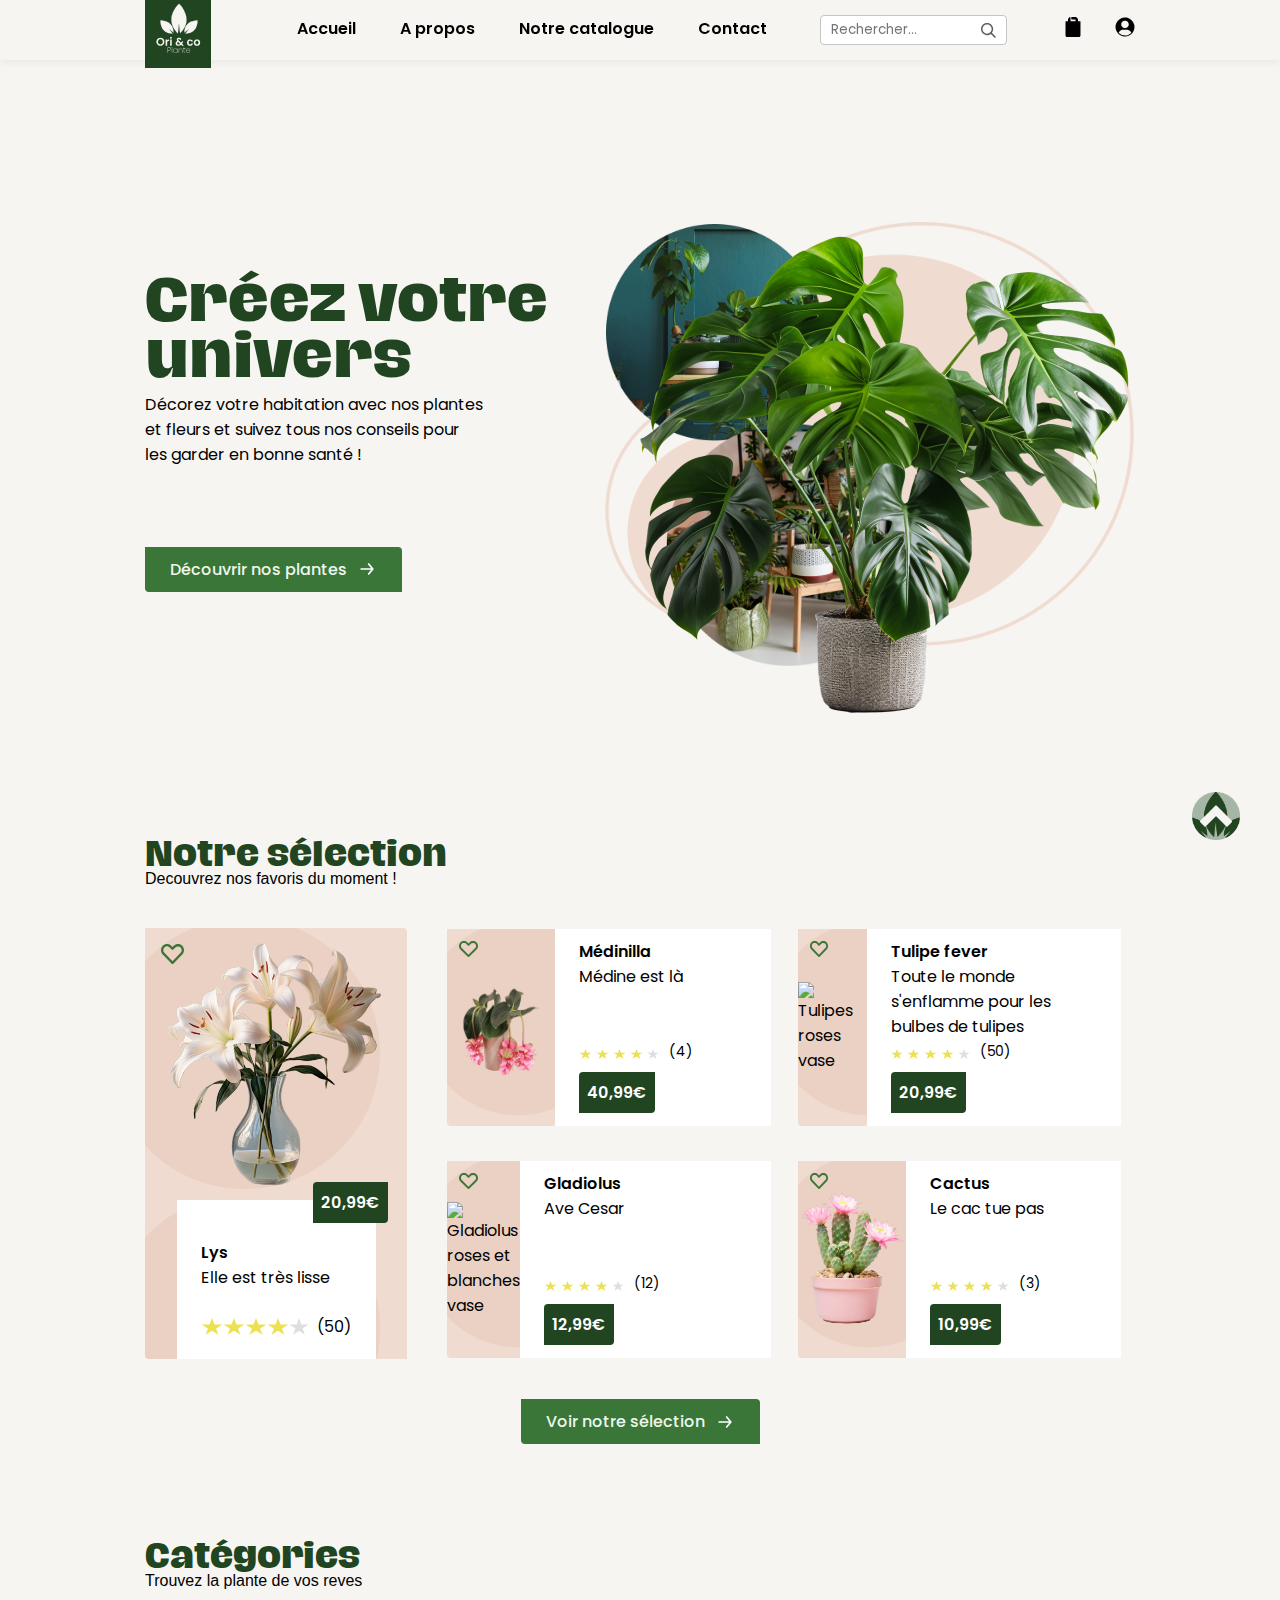
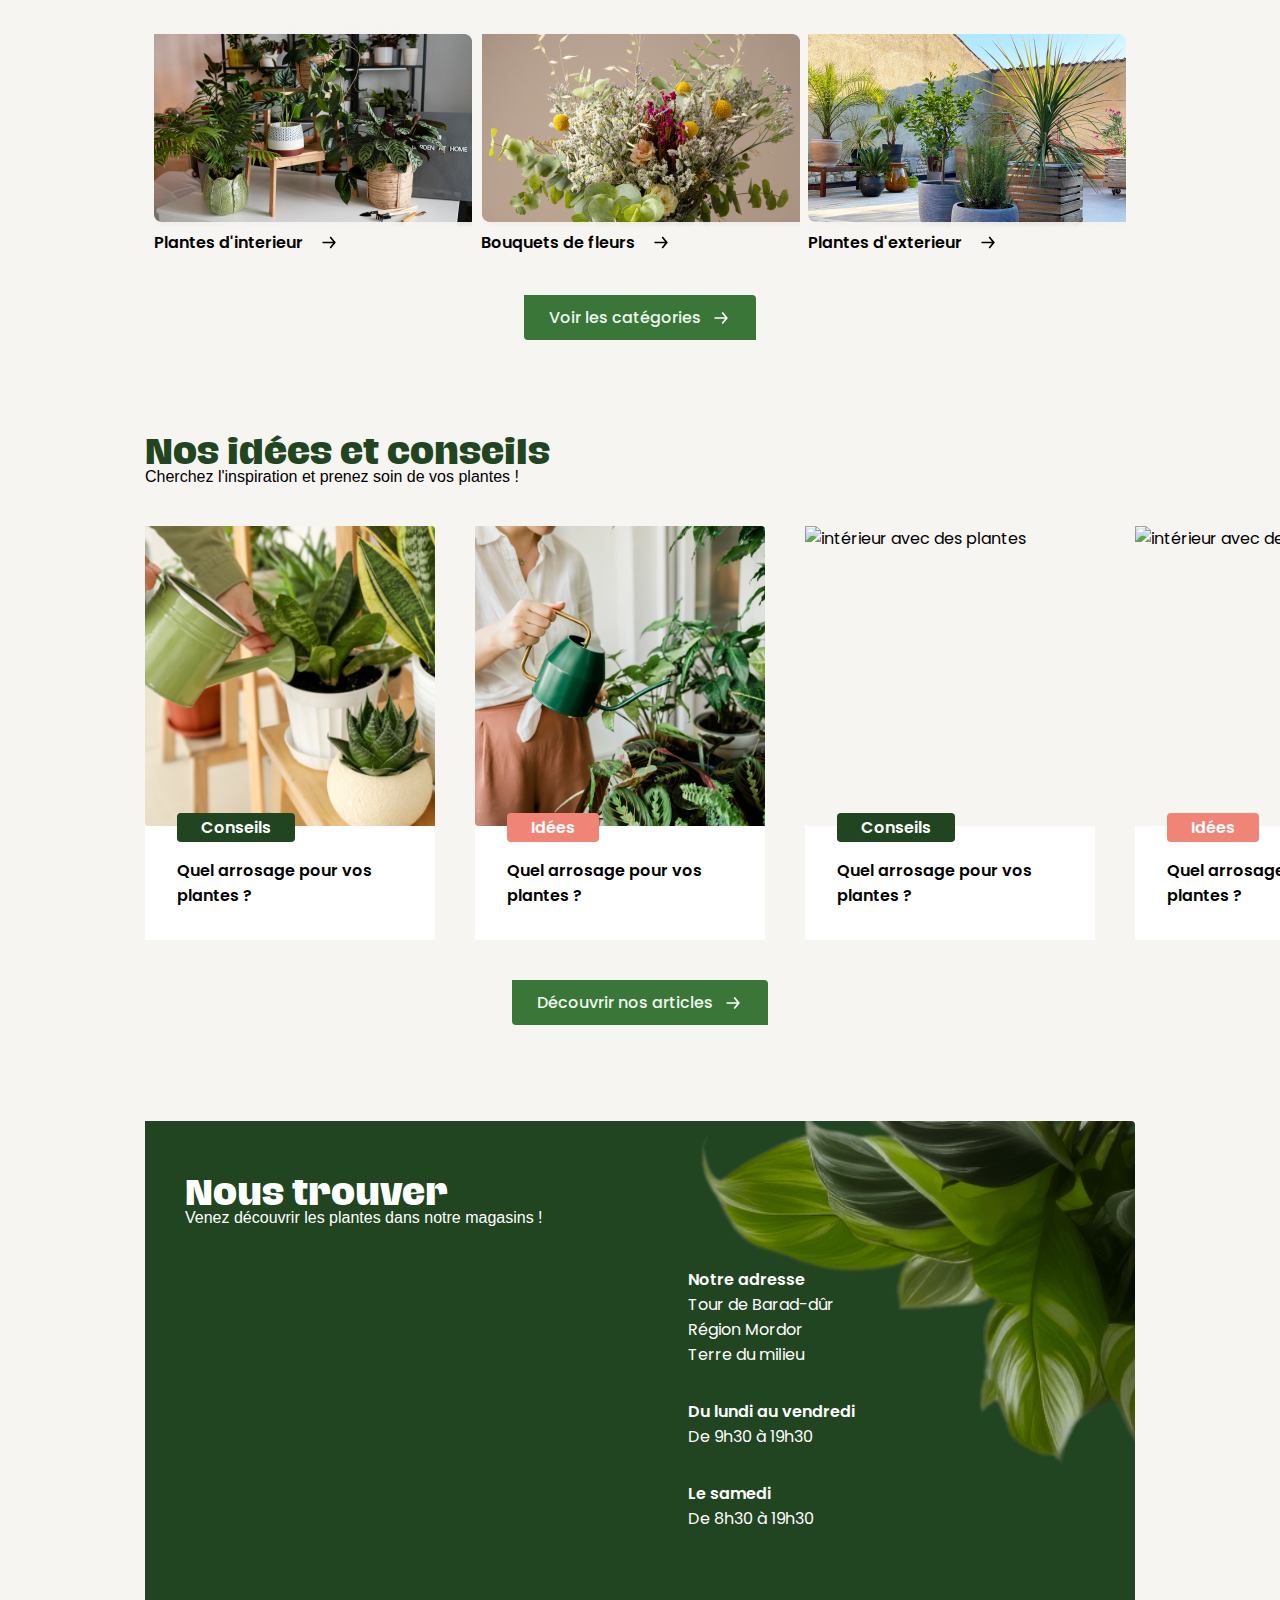
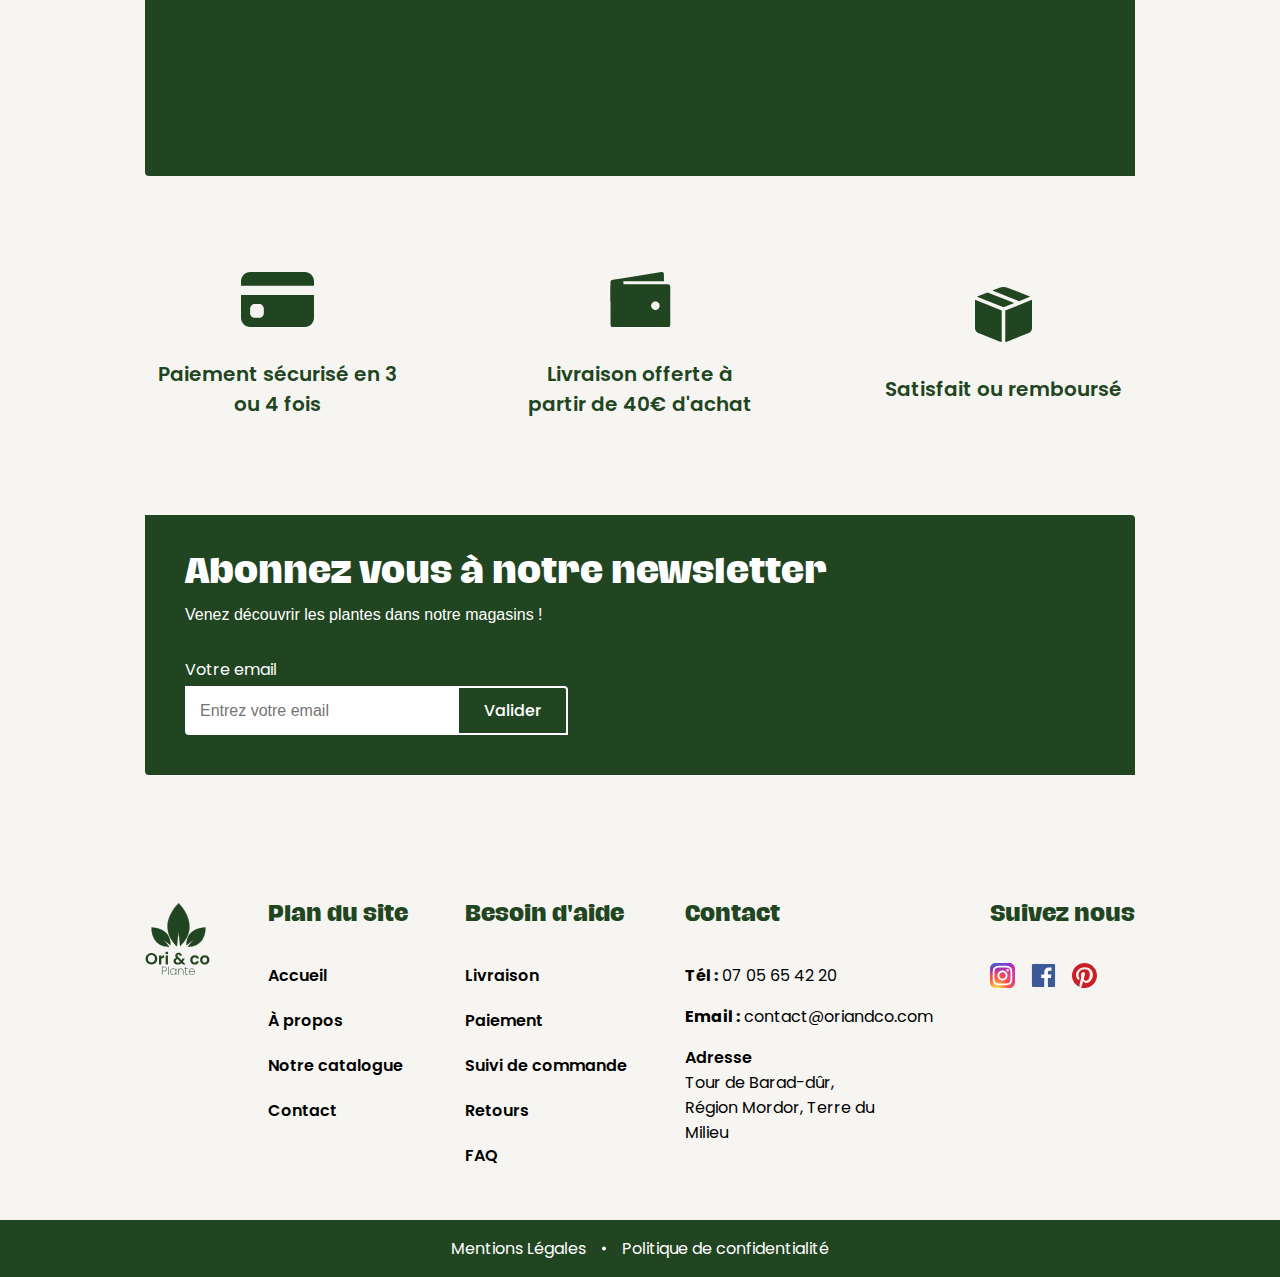
==== commit 39ab08af: "Add files via upload" ====
--- a/index.html
+++ b/index.html
@@ -8,30 +8,30 @@
     <title>Ori anc co</title>
   </head>
   <body>
-    <!---------------------- NAVBAR ---------------------->
+    <!-- NAVBAR -->
     <nav class="header">
       <div class="header-content">
         <div class="header-left">
           <a href="#"
-            ><img class="header-logo" src="img/logo/ori-and-co-logo-white.svg" alt=""
+            ><img class="header-logo" src="img/logo/ori-and-co-logo-white.svg" alt="Logo Ori and co"
           /></a>
           <div class="header-links">
             <a href="index.html" class="header-link">Accueil</a>
             <a href="#" class="header-link">A propos</a>
             <a href="search.html" class="header-link">Notre catalogue</a>
-            <a href="#" class="header-link">Contact</a>
+            <a href="contact.html" class="header-link">Contact</a>
           </div>
         </div>
 
         <div class="header-right">
           <div class="header-searchbar">
             <input type="text" id="searchbar" placeholder="Rechercher..." />
-            <img class="searchbar-icon" src="img/icons/icon-search.svg" />
+            <img class="searchbar-icon" src="img/icons/icon-search.svg" alt="icone loupe" />
           </div>
           <div class="header-icon">
-            <a href="cart.html"><img class="bag" src="img/icons/icon-bag-2.svg" alt="" /></a>
+            <a href="cart.html"><img class="bag" src="img/icons/icon-bag-2.svg" alt="icone sac" /></a>
             <a href="#" class="user-link"
-              ><img class="user" src="img/icons/icon-user.svg" alt=""
+              ><img class="user" src="img/icons/icon-user.svg" alt="icone utilisateur"
             /></a>
 
             <div class="hamburger-menu">
@@ -43,42 +43,35 @@
               <ul class="menu_box">
                 <li><a class="menu_item" href="index.html">Accueil</a></li>
                 <li><a class="menu_item" href="#">À propos</a></li>
-                <li><a class="menu_item" href="#">Notre catalogue</a></li>
-                <li><a class="menu_item" href="#">Contact</a></li>
+                <li><a class="menu_item" href="search.html">Notre catalogue</a></li>
+                <li><a class="menu_item" href="contact.html">Contact</a></li>
               </ul>
             </div>
           </div>
         </div>
       </div>
     </nav>
+
+    <!---------------------- ARROW ---------------------->
+    <a href="#"><img class="arrow-up" src="./img/icons/icon-arrow-up.png" /></a>
 
     <!---------------------- HERO ---------------------->
     <section id="hero">
       <div class="hero-content">
         <h1 class="hero-content_title">Créez votre univers</h1>
         <p class="hero-content_text">
-          Décorez votre habitation avec nos plantes et fleurs et suivez tous nos conseils pour les
-          garder en bonne santé !
+          Décorez votre habitation avec nos plantes et fleurs et suivez tous nos conseils pour les garder en
+          bonne santé !
         </p>
         <a href="search.html" class="hero-content_button btn">
-          Découvrir nos plantes<img
-            src="img/icons/icon-arrow-right.svg"
-            alt="icone flèche vers la droite"
+          Découvrir nos plantes<img src="img/icons/icon-arrow-right.svg" alt="icone flèche vers la droite"
         /></a>
       </div>
       <div class="hero-image">
         <img src="img/plants/monstera.png" alt="monstera en pot" class="hero-image_principal" />
         <img src="img/hero-image-2.png" alt="intérieur rempli de plantes" class="hero-image_top" />
-        <img
-          src="img/hero-image-3.png"
-          alt="intérieur rempli de plantes"
-          class="hero-image_bottom"
-        />
-        <img
-          src="img/graphics/hero-ellipse.png"
-          alt="cercles roses pâles"
-          class="hero-image_background"
-        />
+        <img src="img/hero-image-3.png" alt="intérieur rempli de plantes" class="hero-image_bottom" />
+        <img src="img/graphics/hero-ellipse.png" alt="cercles roses pâles" class="hero-image_background" />
       </div>
     </section>
 
@@ -90,11 +83,7 @@
       <div class="selection-container">
         <div class="selection-content">
           <div class="selection-bigcard">
-            <img
-              src="img/icons/icon-heart.svg"
-              alt="icone coeur plein"
-              class="selection-bigcard_icon"
-            />
+            <img src="img/icons/icon-heart-line.svg" alt="icone coeur ligne" class="selection-bigcard_icon" />
             <img src="img/plants/lys.png" alt="lys blanches vase" class="selection-bigcard_img" />
             <div class="selection-infos">
               <p class="selection-infos_title">Lys</p>
@@ -117,9 +106,7 @@
         </div>
       </div>
       <a href="search.html" class="selection_button btn primary">
-        Voir notre sélection<img
-          src="img/icons/icon-arrow-right.svg"
-          alt="icone flèche vers la droite"
+        Voir notre sélection<img src="img/icons/icon-arrow-right.svg" alt="icone flèche vers la droite"
       /></a>
     </section>
 
@@ -172,47 +159,41 @@
       </div>
 
       <a href="search.html" class="category_button btn primary">
-        Voir les catégories<img
-          src="img/icons/icon-arrow-right.svg"
-          alt="icone flèche vers la droite"
+        Voir les catégories<img src="img/icons/icon-arrow-right.svg" alt="icone flèche vers la droite"
       /></a>
     </section>
 
     <!---------------------- ADVICES ---------------------->
 
-    <div class="advices">
+    <section class="advices">
       <h2 class="advices_title">Nos idées et conseils</h2>
-      <p class="advices_subtitle subtitle">
-        Cherchez l'inspiration et prenez soin de vos plantes !
-      </p>
+      <p class="advices_subtitle subtitle">Cherchez l'inspiration et prenez soin de vos plantes !</p>
       <div class="advices-cards">
         <div class="advices-cards_content">
-          <img class="content-photo" src="img/advices-photo.png" alt="" />
+          <img class="content-photo" src="img/advices-photo-1.png" alt="intérieur avec des plantes" />
           <p class="content-text">Quel arrosage pour vos plantes ?</p>
           <p class="content-category advices-tag">Conseils</p>
         </div>
         <div class="advices-cards_content">
-          <img class="content-photo" src="img/advices-photo.png" alt="" />
+          <img class="content-photo" src="img/advices-photo-2.jpeg" alt="intérieur avec des plantes" />
           <p class="content-text">Quel arrosage pour vos plantes ?</p>
           <p class="content-category ideas-tag">Idées</p>
         </div>
         <div class="advices-cards_content">
-          <img class="content-photo" src="img/advices-photo.png" alt="" />
+          <img class="content-photo" src="img/advices-photo-3.jpeg" alt="intérieur avec des plantes" />
           <p class="content-text">Quel arrosage pour vos plantes ?</p>
           <p class="content-category advices-tag">Conseils</p>
         </div>
         <div class="advices-cards_content">
-          <img class="content-photo" src="img/advices-photo.png" alt="" />
+          <img class="content-photo" src="img/advices-photo-4.jpeg" alt="intérieur avec des plantes" />
           <p class="content-text">Quel arrosage pour vos plantes ?</p>
           <p class="content-category ideas-tag">Idées</p>
         </div>
       </div>
       <a href="search.html" class="advices_button btn primary">
-        Découvrir nos articles<img
-          src="img/icons/icon-arrow-right.svg"
-          alt="icone flèche vers la droite"
+        Découvrir nos articles<img src="img/icons/icon-arrow-right.svg" alt="icone flèche vers la droite"
       /></a>
-    </div>
+    </section>
 
     <!---------------------- CONTACT ---------------------->
     <section id="contact">
@@ -227,6 +208,7 @@
           allowfullscreen=""
           loading="lazy"
           referrerpolicy="no-referrer-when-downgrade"
+          class="content-frame"
         ></iframe>
         <div class="contact-content_informations">
           <div class="informations-group">
@@ -250,11 +232,7 @@
     <section class="informations">
       <div class="informations-content">
         <div class="informations-content_group">
-          <img
-            class="group-icon"
-            src="img/icons/icon-credit-card.svg"
-            alt="icone carte de crédit"
-          />
+          <img class="group-icon" src="img/icons/icon-credit-card.svg" alt="icone carte de crédit" />
           <p class="group-text">Paiement sécurisé en 3 ou 4 fois</p>
         </div>
         <div class="informations-content_group">
@@ -272,9 +250,7 @@
     <section class="newsletter">
       <div class="newsletter-container">
         <h2 class="newsletter-container_title white">Abonnez vous à notre newsletter</h2>
-        <p class="newsletter-container_subtitle">
-          Venez découvrir les plantes dans notre magasins !
-        </p>
+        <p class="newsletter-container_subtitle">Venez découvrir les plantes dans notre magasins !</p>
         <div class="newsletter-container_mail">
           <label>Votre email</label>
           <div class="input_group">
@@ -310,30 +286,19 @@
           <p class="contact-space"><b>Tél :</b> 07 05 65 42 20</p>
           <p class="contact-space"><b>Email :</b> contact@oriandco.com</p>
           <p class="contact-bold">Adresse</p>
-          <p class="contact-address contact-space">
-            Tour de Barad-dûr, Région Mordor, Terre du Milieu
-          </p>
+          <p class="contact-address contact-space">Tour de Barad-dûr, Région Mordor, Terre du Milieu</p>
         </div>
         <div class="footer-content_socials">
           <h3 class="socials-title">Suivez nous</h3>
           <div class="socials-content">
             <a
-              ><img
-                src="img/icons/icon-instagram.svg"
-                alt="Icone Instagram"
-                class="socials-content_link"
+              ><img src="img/icons/icon-instagram.svg" alt="Icone Instagram" class="socials-content_link"
             /></a>
             <a
-              ><img
-                src="img/icons/icon-facebook..svg"
-                alt="Icone Facebook"
-                class="socials-content_link"
+              ><img src="img/icons/icon-facebook..svg" alt="Icone Facebook" class="socials-content_link"
             /></a>
             <a
-              ><img
-                src="img/icons/icon-pinterest.svg"
-                alt="Icone Pinterest"
-                class="socials-content_link"
+              ><img src="img/icons/icon-pinterest.svg" alt="Icone Pinterest" class="socials-content_link"
             /></a>
           </div>
         </div>
--- a/theme/style.css
+++ b/theme/style.css
@@ -6,6 +6,10 @@
 }
 .white {
   color: #fff;
+}
+
+html {
+  scroll-behavior: smooth;
 }
 
 body {
@@ -22,6 +26,7 @@
 ul,
 li {
   margin: 0;
+  list-style-type: none;
 }
 
 a {
@@ -176,6 +181,19 @@
   color: hsl(119, 36%, 34%);
 }
 
+.arrow-up {
+  height: 48px;
+  position: fixed;
+  bottom: 60px;
+  right: 40px;
+  z-index: 1;
+}
+@media only screen and (max-width: 980px) {
+  .arrow-up {
+    display: none;
+  }
+}
+
 .header {
   height: 60px;
   background-color: hsl(36, 24%, 96%);
@@ -292,6 +310,11 @@
   align-items: center;
   gap: 32px;
 }
+@media only screen and (max-width: 980px) {
+  .header .header-content .header-right .header-icon {
+    gap: 8px;
+  }
+}
 .header .header-content .header-right .header-icon .bag,
 .header .header-content .header-right .header-icon .user {
   text-decoration: none;
@@ -322,15 +345,15 @@
 
 /* Burger */
 .menu_box {
-  display: block;
   position: fixed;
   visibility: hidden;
-  top: 60px;
-  right: 31px;
+  top: 0;
+  right: 0;
+  height: 100%;
   list-style: none;
   width: 100%;
   background-color: hsl(36, 24%, 96%);
-  padding-top: 46px;
+  padding-top: 120px;
   padding-bottom: 100px;
 }
 
@@ -340,10 +363,22 @@
   font-weight: 600px;
   color: #000;
   text-decoration: none;
+  text-align: center;
+}
+
+.menu_item:after {
+  display: block;
+  content: "";
+  border-bottom: solid 4px hsl(119, 36%, 34%);
+  transform: scaleX(0);
+  transition: transform 250ms ease-in-out;
+  border-radius: 5rem;
 }
 
 .menu_item:hover {
-  background-color: #000;
+  color: #fff;
+  font-weight: 600;
+  background-color: hsl(119, 36%, 34%);
 }
 
 #menu_toggle:checked ~ .menu_box {
@@ -354,13 +389,14 @@
   display: flex;
   align-items: center;
   position: fixed;
-  top: 17px;
-  right: 116px;
+  top: 0px;
+  right: 0px;
   width: 26px;
   height: 26px;
   cursor: pointer;
   z-index: 1;
   transition: transform(1.4s);
+  position: absolute;
 }
 .menu_btn > span, .menu_btn > span::before, .menu_btn > span::after {
   display: block;
@@ -383,6 +419,7 @@
   opacity: 0;
   height: 20px;
   width: 28px;
+  position: relative;
 }
 
 .footer {
@@ -1137,6 +1174,11 @@
   justify-content: space-between;
   gap: 40px;
 }
+@media only screen and (max-width: 980px) {
+  .advices .advices-cards {
+    overflow: scroll;
+  }
+}
 .advices .advices-cards_content {
   display: flex;
   flex-direction: column;
@@ -1144,13 +1186,14 @@
   position: relative;
   transition: transform 1s;
   cursor: pointer;
+  flex-wrap: wrap;
 }
 .advices .advices-cards_content:hover {
   transform: scale(1.06);
 }
 .advices .content-photo {
   height: 300px;
-  width: 100%;
+  width: 290px;
   border-radius: 0 4px 0 4px;
   -o-object-fit: cover;
      object-fit: cover;
@@ -1161,6 +1204,11 @@
   text-decoration: none;
   padding: 32px;
   background-color: white;
+}
+@media only screen and (max-width: 980px) {
+  .advices .content-text {
+    padding: 32px 10px;
+  }
 }
 .advices .content-category {
   padding: 2px 24px;
@@ -1172,6 +1220,11 @@
   bottom: 98px;
   position: absolute;
   left: 32px;
+}
+@media only screen and (max-width: 980px) {
+  .advices .content-category {
+    bottom: 74px;
+  }
 }
 .advices .advices-tag {
   background-color: #214521;
@@ -1252,12 +1305,12 @@
     gap: 40px;
   }
 }
-#contact .frame {
+#contact .content-frame {
   width: 50%;
   height: 400px;
 }
 @media only screen and (max-width: 760px) {
-  #contact .frame {
+  #contact .content-frame {
     width: 100%;
     height: 300px;
   }
@@ -1481,14 +1534,30 @@
   display: flex;
   gap: 40px;
 }
+@media only screen and (max-width: 760px) {
+  .filters_right {
+    font-size: 12px;
+  }
+}
 .filters #sort,
-.filters #filter,
+.filters .filter,
 .filters #categoryFilter {
   padding: 8px 20px;
   border-radius: 4px;
   border: 1px solid #e0e0e0;
   background-color: white;
 }
+@media only screen and (max-width: 980px) {
+  .filters .filter {
+    display: none;
+  }
+}
+@media only screen and (max-width: 760px) {
+  .filters .btn-filter {
+    font-size: 12px;
+    padding: 4px 10px;
+  }
+}
 
 #list-plants {
   max-width: 1280px;
@@ -1501,7 +1570,7 @@
   justify-content: flex-start;
   margin-bottom: 48px;
   flex-wrap: wrap;
-  gap: 30px;
+  gap: 34px;
 }
 @media only screen and (max-width: 760px) {
   #list-plants {
@@ -1516,6 +1585,11 @@
 @media only screen and (min-width: 980px) and (max-width: 1440px) {
   #list-plants {
     max-width: 990px;
+  }
+}
+@media only screen and (min-width: 980px) and (max-width: 1440px) {
+  #list-plants {
+    gap: 49px;
   }
 }
 @media only screen and (max-width: 760px) {
@@ -1810,6 +1884,7 @@
   display: flex;
   align-items: center;
   gap: 20px;
+  flex-wrap: wrap;
 }
 #product .product-content_title .informations-product_link {
   color: #000000;
@@ -2275,4 +2350,130 @@
   margin: 24px;
   gap: 24px;
   margin-top: 32px;
+}
+.contact-form-subtitle {
+  max-width: 1280px;
+  display: block;
+  margin-left: auto;
+  margin-right: auto;
+  font-weight: 600;
+  margin-bottom: 40px;
+}
+@media only screen and (max-width: 760px) {
+  .contact-form-subtitle {
+    max-width: 300px;
+  }
+}
+@media only screen and (min-width: 760px) and (max-width: 980px) {
+  .contact-form-subtitle {
+    max-width: 660px;
+  }
+}
+@media only screen and (min-width: 980px) and (max-width: 1440px) {
+  .contact-form-subtitle {
+    max-width: 990px;
+  }
+}
+
+.contact-form {
+  max-width: 1280px;
+  display: block;
+  margin-left: auto;
+  margin-right: auto;
+  display: flex;
+  justify-content: space-between;
+}
+@media only screen and (max-width: 760px) {
+  .contact-form {
+    max-width: 300px;
+  }
+}
+@media only screen and (min-width: 760px) and (max-width: 980px) {
+  .contact-form {
+    max-width: 660px;
+  }
+}
+@media only screen and (min-width: 980px) and (max-width: 1440px) {
+  .contact-form {
+    max-width: 990px;
+  }
+}
+@media only screen and (max-width: 980px) {
+  .contact-form {
+    flex-direction: column-reverse;
+  }
+}
+.contact-form .form {
+  width: 45%;
+}
+@media only screen and (max-width: 980px) {
+  .contact-form .form {
+    width: 100%;
+  }
+}
+.contact-form .form .form-name {
+  display: flex;
+  gap: 40px;
+}
+.contact-form .form .form-content {
+  display: flex;
+  flex-direction: column;
+  background-color: #214521;
+  border-radius: 0 4px 0 4px;
+  color: #fff;
+  padding: 60px 40px;
+  gap: 32px;
+}
+@media only screen and (max-width: 980px) {
+  .contact-form .form .form-content {
+    width: 100%;
+  }
+}
+.contact-form .form .form-content_line {
+  display: flex;
+  flex-direction: column;
+  gap: 8px;
+  width: 511px;
+}
+@media only screen and (max-width: 980px) {
+  .contact-form .form .form-content_line {
+    width: 100%;
+  }
+}
+.contact-form .form .form-content_line .line-input {
+  padding: 8px 20px;
+  border-radius: 4px;
+  border: 1px solid #e0e0e0;
+  background-color: white;
+}
+.contact-form .form .form-content_line .line-textarea {
+  padding: 8px 20px;
+  border-radius: 4px;
+  border: 1px solid #e0e0e0;
+  background-color: white;
+  height: 200px;
+}
+.contact-form .form .form-content_button {
+  margin: 0 auto;
+}
+.contact-form .contact-left {
+  height: -moz-max-content;
+  height: max-content;
+  width: 52%;
+}
+@media only screen and (max-width: 980px) {
+  .contact-form .contact-left {
+    width: 100%;
+  }
+}
+.contact-form .contact-left .left-image {
+  width: 100%;
+}
+@media only screen and (max-width: 980px) {
+  .contact-form .contact-left .left-image {
+    width: 741px;
+    height: 400px;
+    -o-object-fit: cover;
+       object-fit: cover;
+  }
 }/*# sourceMappingURL=style.css.map */